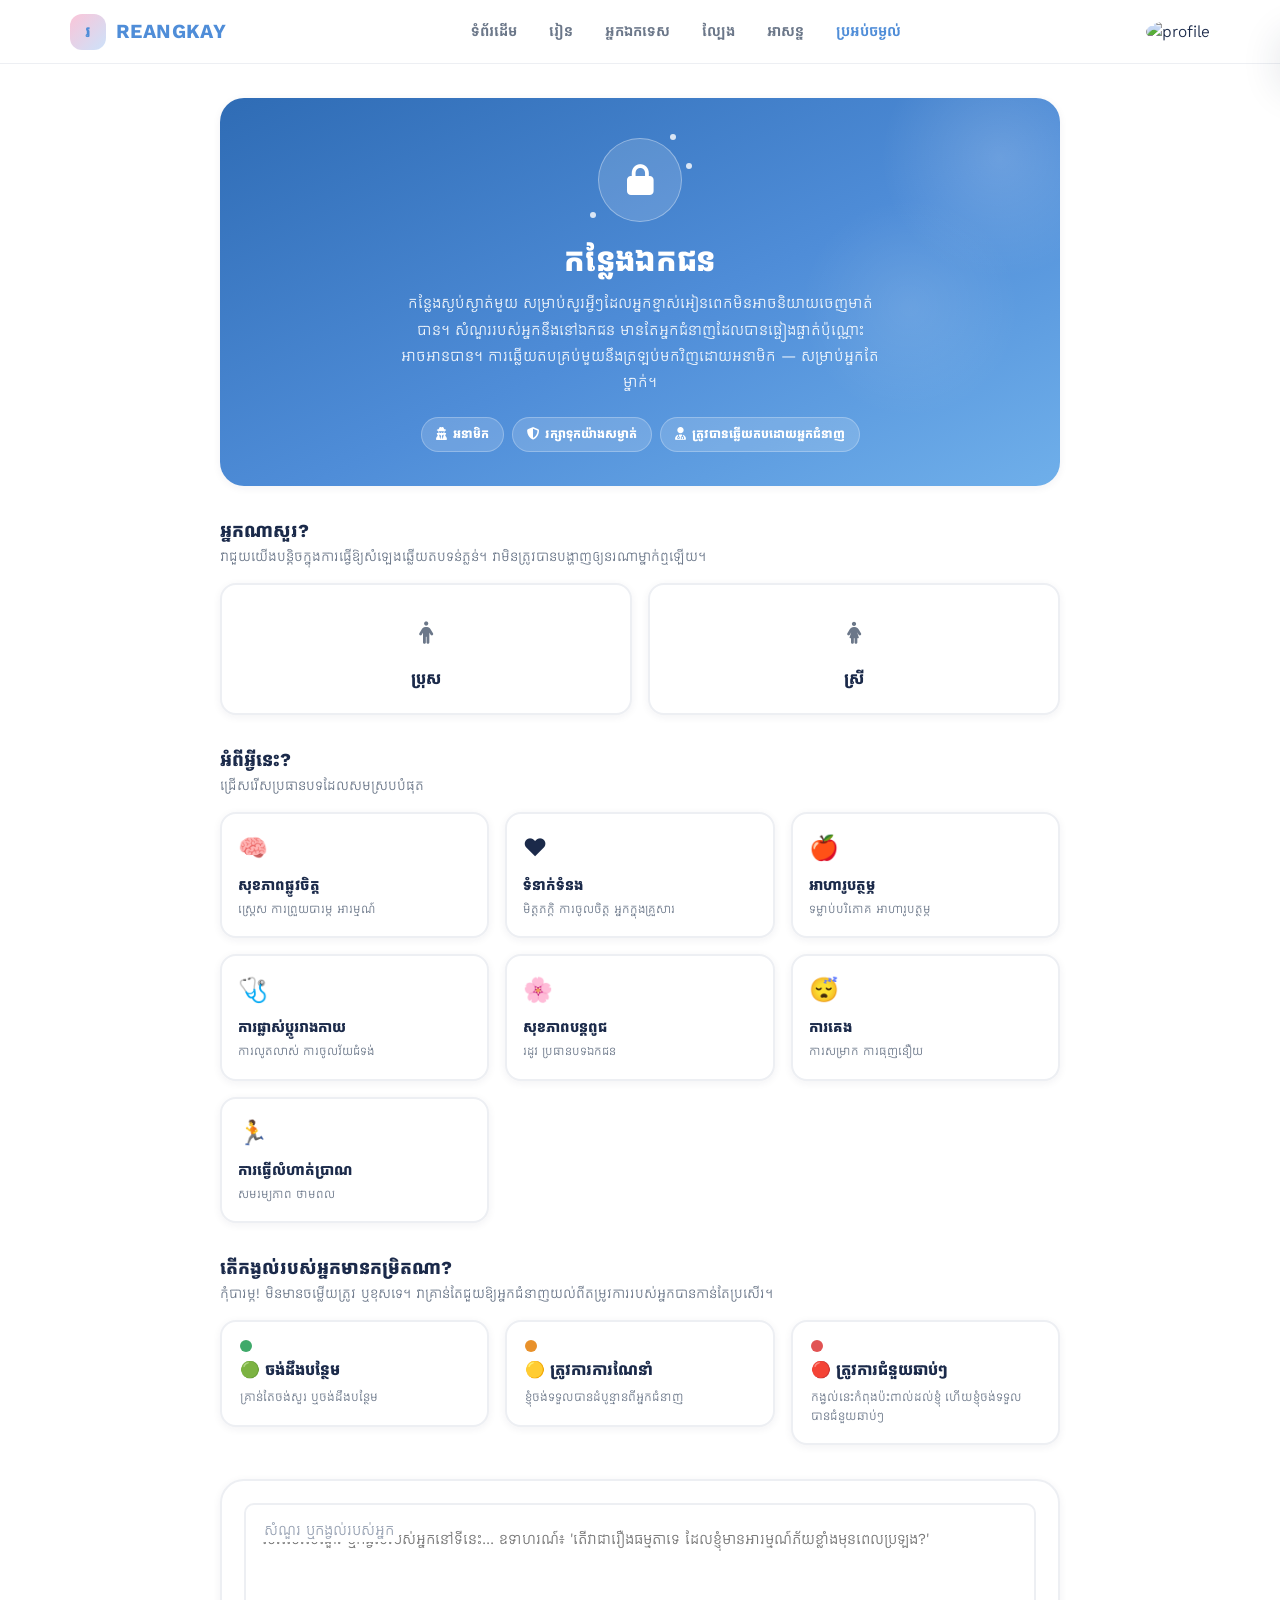
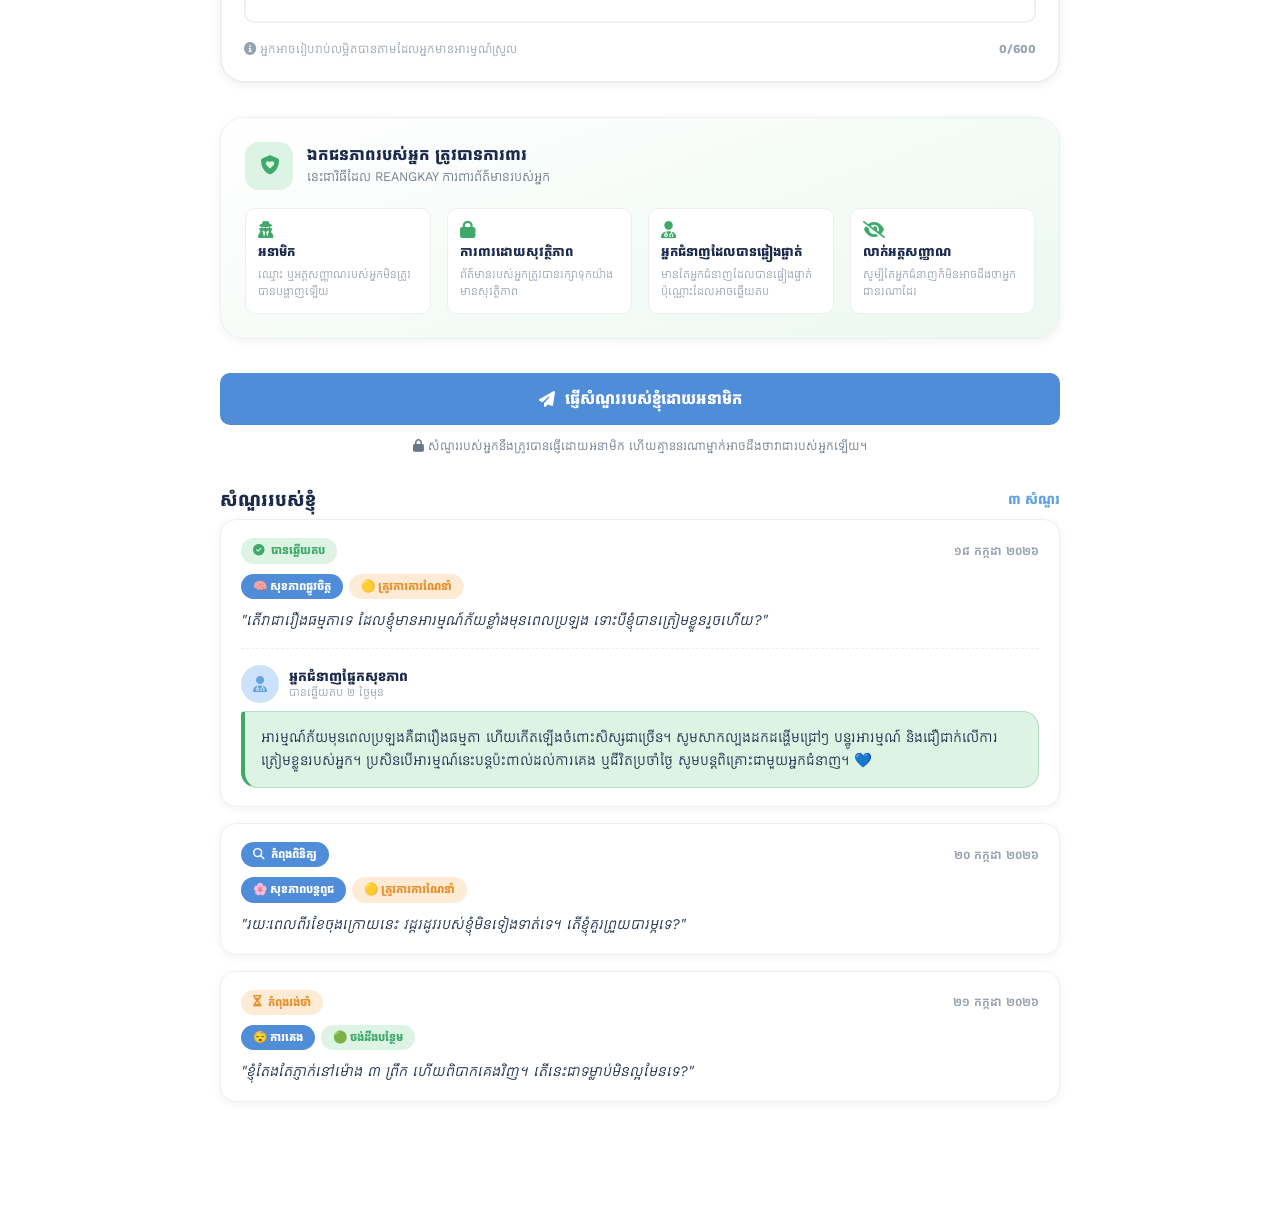
==== REANGKAY (3)/anon.html @ 22fca03b "s ssx" ====
<!DOCTYPE html>
<html lang="en">
<head>
<meta charset="UTF-8">
<meta name="viewport" content="width=device-width, initial-scale=1.0">
<title>REANGKAY | អត្ថបទ</title>
<head>
<link rel="preconnect" href="https://fonts.googleapis.com">
<link href="https://fonts.googleapis.com/css2?family=Kantumruy+Pro:wght@400;500;600;700;800&family=Inter:wght@400;500;600;700;800&display=swap" rel="stylesheet">
<link rel="stylesheet" href="https://cdnjs.cloudflare.com/ajax/libs/font-awesome/6.5.1/css/all.min.css">
<link rel="stylesheet" href="https://cdnjs.cloudflare.com/ajax/libs/bootstrap/5.3.2/css/bootstrap.min.css">
<link rel="stylesheet" href="css/style.css">
<link rel="stylesheet" href="css/responsive.css">
<link rel="stylesheet" href="css/animation.css">
<link rel="stylesheet" href="css/anon.css">
</head>
<body class="private-space-page">

<!-- ==========================================================================
     TOP NAV (reuses existing topnav pattern)
     ========================================================================== -->
<header class="topnav">
  <div class="container-app d-flex align-items-center justify-content-between w-100">
    <a href="index.html" class="brand"><span class="logo-dot">រ</span> REANGKAY</a>
    <nav class="d-none d-lg-flex gap-1">
      <a href="index.html" class="nav-link">ទំព័រដើម</a>
      <a href="information.html" class="nav-link">រៀន</a>
      <a href="specialists.html" class="nav-link">អ្នកឯកទេស</a>
      <a href="games.html" class="nav-link">ល្បែង</a>
      <a href="emergency.html" class="nav-link">អាសន្ន</a>
      <!-- <a href="feedback.html" class="nav-link">មតិ</a> -->
      <a href="anon.html" class="nav-link">ប្រអប់ចម្ងល់</a>
    </nav>
    <a href="profile.html"><img src="https://i.pravatar.cc/60?img=47" class="rounded-circle" width="40" height="40" alt="profile"></a>
  </div>
</header>

<main class="container-app ps-wrap">

  <!-- ==========================================================================
       1. HERO SECTION
       ========================================================================== -->
  <section class="ps-hero card-r card-r-lg fade-up">
    <div class="ps-hero-glow"></div>
    <div class="ps-hero-inner">
      <div class="ps-lock-illustration">
        <div class="lock-ring">
          <i class="fa-solid fa-lock"></i>
        </div>
        <span class="lock-spark s1"></span>
        <span class="lock-spark s2"></span>
        <span class="lock-spark s3"></span>
      </div>
      <h1 class="ps-hero-title">កន្លែងឯកជន</h1>
      <p class="ps-hero-sub">
        កន្លែងស្ងប់ស្ងាត់មួយ សម្រាប់សួរអ្វីៗដែលអ្នកខ្មាស់អៀនពេកមិនអាចនិយាយចេញមាត់បាន។
សំណួររបស់អ្នកនឹងនៅឯកជន មានតែអ្នកជំនាញដែលបានផ្ទៀងផ្ទាត់ប៉ុណ្ណោះអាចអានបាន។
ការឆ្លើយតបគ្រប់មួយនឹងត្រឡប់មកវិញដោយអនាមិក — សម្រាប់អ្នកតែម្នាក់។
      </p>
      <div class="ps-trust-row">
        <span class="ps-trust-pill"><i class="fa-solid fa-user-secret"></i> អនាមិក</span>
        <span class="ps-trust-pill"><i class="fa-solid fa-shield-halved"></i>រក្សាទុកយ៉ាងសម្ងាត់</span>
        <span class="ps-trust-pill"><i class="fa-solid fa-user-doctor"></i> ត្រូវបានឆ្លើយតបដោយអ្នកជំនាញ</span>
      </div>
    </div>
  </section>

  <!-- ==========================================================================
       FORM START
       ========================================================================== -->
  <form id="concernForm" novalidate>

    <!-- ========================================================
         2. GENDER SELECTION
         ======================================================== -->
    <section class="ps-section fade-up" style="--d:.05s">
      <h2 class="section-title mb-1">អ្នកណាសួរ?</h2>
      <p class="text-muted-r ps-section-sub">វាជួយយើងបន្តិចក្នុងការធ្វើឱ្យសំឡេងឆ្លើយតបទន់ភ្លន់។ វាមិនត្រូវបានបង្ហាញឲ្យនរណាម្នាក់ឮឡើយ។</p>

      <div class="row g-3">
        <div class="col-6">
          <input type="radio" name="gender" id="genderBoy" value="boy" class="gender-input">
          <label for="genderBoy" class="gender-card card-r g-boy">
            <span class="gender-icon"><i class="fa-solid fa-person"></i></span>
            <span class="gender-title">ប្រុស</span>
            <span class="gender-check"><i class="fa-solid fa-circle-check"></i></span>
          </label>
        </div>
        <div class="col-6">
          <input type="radio" name="gender" id="genderGirl" value="girl" class="gender-input">
          <label for="genderGirl" class="gender-card card-r g-girl">
            <span class="gender-icon"><i class="fa-solid fa-person-dress"></i></span>
            <span class="gender-title">ស្រី</span>
            <span class="gender-check"><i class="fa-solid fa-circle-check"></i></span>
          </label>
        </div>
      </div>
    </section>

    <!-- ========================================================
         3. CONCERN CATEGORY
         ======================================================== -->
    <section class="ps-section fade-up" style="--d:.1s">
      <h2 class="section-title mb-1">អំពីអ្វីនេះ?</h2>
      <p class="text-muted-r ps-section-sub">ជ្រើសរើសប្រធានបទដែលសមស្របបំផុត</p>

      <div class="row g-3" id="categoryGrid">
        <div class="col-6 col-md-4">
          <input type="radio" name="category" id="catMental" value="Mental Health" class="cat-input">
          <label for="catMental" class="cat-card card-r">
            <span class="cat-emoji">🧠</span>
            <span class="cat-title">សុខភាពផ្លូវចិត្ត </span>
            <span class="cat-desc">ស្ត្រេស ការព្រួយបារម្ភ អារម្មណ៍</span>
          </label>
        </div>
        <div class="col-6 col-md-4">
          <input type="radio" name="category" id="catRelationships" value="Relationships" class="cat-input">
          <label for="catRelationships" class="cat-card card-r">
            <span class="cat-emoji">❤️</span>
            <span class="cat-title">ទំនាក់ទំនង</span>
            <span class="cat-desc">មិត្តភក្តិ ការចូលចិត្ត អ្នកក្នុងគ្រួសារ</span>
          </label>
        </div>
        <div class="col-6 col-md-4">
          <input type="radio" name="category" id="catNutrition" value="Nutrition" class="cat-input">
          <label for="catNutrition" class="cat-card card-r">
            <span class="cat-emoji">🍎</span>
            <span class="cat-title">អាហារូបត្ថម្ភ</span>
            <span class="cat-desc">ទម្លាប់បរិភោគ អាហារូបត្ថម្ភ</span>
          </label>
        </div>
        <div class="col-6 col-md-4">
          <input type="radio" name="category" id="catBody" value="Body Changes" class="cat-input">
          <label for="catBody" class="cat-card card-r">
            <span class="cat-emoji">🩺</span>
            <span class="cat-title">ការផ្លាស់ប្តូររាងកាយ</span>
            <span class="cat-desc">ការលូតលាស់ ការចូលវ័យជំទង់</span>
          </label>
        </div>
        <div class="col-6 col-md-4">
          <input type="radio" name="category" id="catReproductive" value="Reproductive Health" class="cat-input">
          <label for="catReproductive" class="cat-card card-r">
            <span class="cat-emoji">🌸</span>
            <span class="cat-title">សុខភាពបន្តពូជ</span>
            <span class="cat-desc">រដូវ ប្រធានបទឯកជន</span>
          </label>
        </div>
        <div class="col-6 col-md-4">
          <input type="radio" name="category" id="catSleep" value="Sleep" class="cat-input">
          <label for="catSleep" class="cat-card card-r">
            <span class="cat-emoji">😴</span>
            <span class="cat-title">ការគេង</span>
            <span class="cat-desc">ការសម្រាក ការធុញនឿយ</span>
          </label>
        </div>
        <div class="col-6 col-md-4">
          <input type="radio" name="category" id="catExercise" value="Exercise" class="cat-input">
          <label for="catExercise" class="cat-card card-r">
            <span class="cat-emoji">🏃</span>
            <span class="cat-title">ការធ្វើលំហាត់ប្រាណ</span>
            <span class="cat-desc">សមរម្យភាព ថាមពល</span>
          </label>
        </div>
      </div>
    </section>

<!-- ========================================================
     4. URGENCY
     ======================================================== -->
<section class="ps-section fade-up" style="--d:.15s">

  <h2 class="section-title mb-1">
    តើកង្វល់របស់អ្នកមានកម្រិតណា?
  </h2>

  <p class="text-muted-r ps-section-sub">
    កុំបារម្ភ! មិនមានចម្លើយត្រូវ ឬខុសទេ។ វាគ្រាន់តែជួយឱ្យអ្នកជំនាញយល់ពីតម្រូវការរបស់អ្នកបានកាន់តែប្រសើរ។
  </p>

  <div class="row g-3">

    <!-- Low -->
    <div class="col-12 col-md-4">

      <input
        type="radio"
        name="urgency"
        id="urgLow"
        value="ចង់ដឹងបន្ថែម"
        class="urg-input">

      <label for="urgLow" class="urg-card card-r urg-green">

        <span class="urg-dot"></span>

        <span class="urg-title">
          🟢 ចង់ដឹងបន្ថែម
        </span>

        <span class="urg-sub">
          គ្រាន់តែចង់សួរ ឬចង់ដឹងបន្ថែម
        </span>

      </label>

    </div>

    <!-- Medium -->
    <div class="col-12 col-md-4">

      <input
        type="radio"
        name="urgency"
        id="urgMed"
        value="ត្រូវការការណែនាំ"
        class="urg-input">

      <label for="urgMed" class="urg-card card-r urg-orange">

        <span class="urg-dot"></span>

        <span class="urg-title">
          🟡 ត្រូវការការណែនាំ
        </span>

        <span class="urg-sub">
          ខ្ញុំចង់ទទួលបានដំបូន្មានពីអ្នកជំនាញ
        </span>

      </label>

    </div>

    <!-- High -->
    <div class="col-12 col-md-4">

      <input
        type="radio"
        name="urgency"
        id="urgHigh"
        value="ត្រូវការជំនួយឆាប់ៗ"
        class="urg-input">

      <label for="urgHigh" class="urg-card card-r urg-red">

        <span class="urg-dot"></span>

        <span class="urg-title">
          🔴 ត្រូវការជំនួយឆាប់ៗ
        </span>

        <span class="urg-sub">
          កង្វល់នេះកំពុងប៉ះពាល់ដល់ខ្ញុំ ហើយខ្ញុំចង់ទទួលបានជំនួយឆាប់ៗ
        </span>

      </label>

    </div>

  </div>

</section>

<!-- ========================================================
     5. QUESTION BOX
     ======================================================== -->
<section class="ps-section fade-up" style="--d:.2s">
  <div class="card-r card-r-lg ps-question-card">
    <div class="floating-field">
      <textarea
        id="concernText"
        class="form-control-r ps-textarea"
        placeholder="សរសេរសំណួរ ឬកង្វល់របស់អ្នកនៅទីនេះ... ឧទាហរណ៍៖ 'តើវាជារឿងធម្មតាទេ ដែលខ្ញុំមានអារម្មណ៍ភ័យខ្លាំងមុនពេលប្រឡង?'"
        maxlength="600"
        rows="1"></textarea>
      <label for="concernText" class="floating-label">សំណួរ ឬកង្វល់របស់អ្នក</label>
    </div>

    <div class="ps-char-row">
      <span class="ps-hint">
        <i class="fa-solid fa-circle-info"></i>
        អ្នកអាចរៀបរាប់លម្អិតបានតាមដែលអ្នកមានអារម្មណ៍ស្រួល
      </span>

      <span class="ps-char-count">
        <span id="charCount">0</span>/600
      </span>
    </div>
  </div>
</section>

<!-- ========================================================
     6. PRIVACY INFORMATION
     ======================================================== -->
<section class="ps-section fade-up" style="--d:.25s">
  <div class="card-r card-r-lg ps-privacy-card">

    <div class="ps-privacy-head">
      <span class="ps-privacy-icon">
        <i class="fa-solid fa-shield-heart"></i>
      </span>

      <div>
        <h3 class="ps-privacy-title">
          ឯកជនភាពរបស់អ្នក ត្រូវបានការពារ
        </h3>

        <p class="ps-privacy-sub">
          នេះជាវិធីដែល REANGKAY ការពារព័ត៌មានរបស់អ្នក
        </p>
      </div>
    </div>

    <div class="row g-3 ps-privacy-grid">

      <div class="col-6 col-md-3">
        <div class="ps-privacy-item">
          <i class="fa-solid fa-user-secret"></i>

          <span>អនាមិក</span>

          <small>
            ឈ្មោះ ឬអត្តសញ្ញាណរបស់អ្នកមិនត្រូវបានបង្ហាញឡើយ
          </small>
        </div>
      </div>

      <div class="col-6 col-md-3">
        <div class="ps-privacy-item">
          <i class="fa-solid fa-lock"></i>

          <span>ការពារដោយសុវត្ថិភាព</span>

          <small>
            ព័ត៌មានរបស់អ្នកត្រូវបានរក្សាទុកយ៉ាងមានសុវត្ថិភាព
          </small>
        </div>
      </div>

      <div class="col-6 col-md-3">
        <div class="ps-privacy-item">
          <i class="fa-solid fa-user-doctor"></i>

          <span>អ្នកជំនាញដែលបានផ្ទៀងផ្ទាត់</span>

          <small>
            មានតែអ្នកជំនាញដែលបានផ្ទៀងផ្ទាត់ប៉ុណ្ណោះដែលអាចឆ្លើយតប
          </small>
        </div>
      </div>

      <div class="col-6 col-md-3">
        <div class="ps-privacy-item">
          <i class="fa-solid fa-eye-slash"></i>

          <span>លាក់អត្តសញ្ញាណ</span>

          <small>
            សូម្បីតែអ្នកជំនាញក៏មិនអាចដឹងថាអ្នកជានរណាដែរ
          </small>
        </div>
      </div>

    </div>

  </div>
</section>

   <!-- ========================================================
     7. SUBMIT BUTTON
     ======================================================== -->
<section class="ps-section fade-up" style="--d:.3s">

  <button type="submit" id="submitBtn"
    class="btn-r btn-primary-r btn-lg-touch w-100 ripple ps-submit-btn">

    <span class="btn-state btn-state-idle">
      <i class="fa-solid fa-paper-plane"></i>
      ផ្ញើសំណួររបស់ខ្ញុំដោយអនាមិក
    </span>

    <span class="btn-state btn-state-loading d-none">
      <span class="ps-spinner"></span>
      កំពុងផ្ញើដោយសុវត្ថិភាព...
    </span>

    <span class="btn-state btn-state-success d-none">
      <i class="fa-solid fa-circle-check"></i>
      បានផ្ញើដោយជោគជ័យ!
    </span>

  </button>

  <p class="ps-submit-note text-muted-r">
    <i class="fa-solid fa-lock"></i>
    សំណួររបស់អ្នកនឹងត្រូវបានផ្ញើដោយអនាមិក ហើយគ្មាននរណាម្នាក់អាចដឹងថាវាជារបស់អ្នកឡើយ។
  </p>

</section>

</form>

<!-- ==========================================================================
     8. MY ANONYMOUS QUESTIONS
     ========================================================================== -->
<section class="ps-section fade-up" style="--d:.35s">

  <div class="d-flex align-items-center justify-content-between mb-2">

    <h2 class="section-title mb-0">
      សំណួររបស់ខ្ញុំ
    </h2>

    <span class="see-all" id="questionCountLabel">
      ៣ សំណួរ
    </span>

  </div>

  <div id="questionsTimeline" class="ps-timeline">

    <!-- ================= Replied ================= -->

    <div class="card-r ps-q-card" data-status="replied">

      <div class="ps-q-top">

        <span class="badge-r badge-green">
          <i class="fa-solid fa-circle-check"></i>
          បានឆ្លើយតប
        </span>

        <span class="ps-q-date">
          ១៨ កក្កដា ២០២៦
        </span>

      </div>

      <div class="ps-q-tags">

        <span class="badge-r badge-primary">
          🧠 សុខភាពផ្លូវចិត្ត
        </span>

        <span class="badge-r badge-orange">
          🟡 ត្រូវការការណែនាំ
        </span>

      </div>

      <p class="ps-q-preview">
        "តើវាជារឿងធម្មតាទេ ដែលខ្ញុំមានអារម្មណ៍ភ័យខ្លាំងមុនពេលប្រឡង ទោះបីខ្ញុំបានត្រៀមខ្លួនរួចហើយ?"
      </p>

      <!-- ========================================================
           9. EXPERT REPLY
           ======================================================== -->

      <div class="ps-reply-wrap">

        <div class="ps-reply-header">

          <div class="ps-doc-avatar">
            <i class="fa-solid fa-user-doctor"></i>
          </div>

          <div class="ps-reply-meta">

            <span class="ps-doc-name">
              អ្នកជំនាញផ្នែកសុខភាព
              <i class="fa-solid fa-badge-check ps-verified"></i>
            </span>

            <span class="ps-reply-time">
              បានឆ្លើយតប ២ ថ្ងៃមុន
            </span>

          </div>

        </div>

        <div class="ps-reply-bubble">

          អារម្មណ៍ភ័យមុនពេលប្រឡងគឺជារឿងធម្មតា ហើយកើតឡើងចំពោះសិស្សជាច្រើន។
          សូមសាកល្បងដកដង្ហើមជ្រៅៗ បន្ធូរអារម្មណ៍ និងជឿជាក់លើការត្រៀមខ្លួនរបស់អ្នក។
          ប្រសិនបើអារម្មណ៍នេះបន្តប៉ះពាល់ដល់ការគេង ឬជីវិតប្រចាំថ្ងៃ សូមបន្តពិគ្រោះជាមួយអ្នកជំនាញ។ 💙

        </div>

      </div>

    </div>

    <!-- ================= Reviewing ================= -->

    <div class="card-r ps-q-card" data-status="reviewing">

      <div class="ps-q-top">

        <span class="badge-r badge-primary">
          <i class="fa-solid fa-magnifying-glass"></i>
          កំពុងពិនិត្យ
        </span>

        <span class="ps-q-date">
          ២០ កក្កដា ២០២៦
        </span>

      </div>

      <div class="ps-q-tags">

        <span class="badge-r badge-primary">
          🌸 សុខភាពបន្តពូជ
        </span>

        <span class="badge-r badge-orange">
          🟡 ត្រូវការការណែនាំ
        </span>

      </div>

      <p class="ps-q-preview">
        "រយៈពេលពីរខែចុងក្រោយនេះ វដ្តរដូវរបស់ខ្ញុំមិនទៀងទាត់ទេ។ តើខ្ញុំគួរព្រួយបារម្ភទេ?"
      </p>

    </div>

    <!-- ================= Waiting ================= -->

    <div class="card-r ps-q-card" data-status="waiting">

      <div class="ps-q-top">

        <span class="badge-r badge-orange">
          <i class="fa-solid fa-hourglass-half"></i>
          កំពុងរង់ចាំ
        </span>

        <span class="ps-q-date">
          ២១ កក្កដា ២០២៦
        </span>

      </div>

      <div class="ps-q-tags">

        <span class="badge-r badge-primary">
          😴 ការគេង
        </span>

        <span class="badge-r badge-green">
          🟢 ចង់ដឹងបន្ថែម
        </span>

      </div>

      <p class="ps-q-preview">
        "ខ្ញុំតែងតែភ្ញាក់នៅម៉ោង ៣ ព្រឹក ហើយពិបាកគេងវិញ។ តើនេះជាទម្លាប់មិនល្អមែនទេ?"
      </p>

    </div>

  </div>

  <!-- ========================================================
       10. EMPTY STATE
       ======================================================== -->

  <div id="emptyState" class="ps-empty-state d-none">

    <div class="ps-empty-illustration">
      <i class="fa-regular fa-comment-dots"></i>
    </div>

    <h3>
      អ្នកមិនទាន់បានផ្ញើសំណួរណាមួយនៅឡើយទេ
    </h3>

    <p class="text-muted-r">
      ប្រសិនបើអ្នកមានកង្វល់ ឬសំណួរណាមួយ អ្នកអាចសួរបានគ្រប់ពេល។
      REANGKAY នឹងរក្សាអត្តសញ្ញាណរបស់អ្នកជាអនាមិកជានិច្ច។
    </p>

  </div>

</section>



</main>

<!-- ==========================================================================
     BOTTOM NAV (mobile, reuses existing pattern)
     ========================================================================== -->
<nav class="bottomnav">
  <div class="bn-items">
    <a href="home.html" class="bn-item"><i class="fa-solid fa-house"></i>Home</a>
    <a href="articles.html" class="bn-item"><i class="fa-solid fa-book-open"></i>Learn</a>
    <a href="consultation.html" class="bn-item active"><i class="fa-solid fa-lock"></i>Private</a>
    <a href="specialists.html" class="bn-item"><i class="fa-solid fa-user-doctor"></i>Experts</a>
    <a href="profile.html" class="bn-item"><i class="fa-solid fa-user"></i>Profile</a>
  </div>
</nav>

<!-- Toast -->
<div id="toast" class="toast-r"><i class="fa-solid fa-circle-check"></i><span id="toastMsg">Sent!</span></div>
<script src="https://cdnjs.cloudflare.com/ajax/libs/bootstrap/5.3.2/js/bootstrap.bundle.min.js"></script>
<script src="js/main.js"></script>
<script src="js/navigation.js"></script>
<script src="js/chat.js"></script>
<script src="js/anon.js"></script>
</body>
</html>
---- REANGKAY (3)/css/style.css ----
/* ==========================================================================
   REANGKAY (រាងកាយ) — Core Stylesheet
   Modern healthcare UI for youth, Khmer/English bilingual
   ========================================================================== */

.fa-solid, .fa-regular, .fa-brands,
[class^="fa-"], [class*=" fa-"] {
  font-family: "Font Awesome 6 Free", "Font Awesome 6 Brands" !important;
}
  :root{
  --primary:#4F8DD8;
  --primary-light:#6FAFEA;
  --primary-dark:#2F6CB5;
  --female:#FBC5D8;
  --female-dark:#E8749A;
  --male:#CCE2FA;
  --male-dark:#5FA3E0;
  --bg:#ffffff;
  --card:#FFFFFF;
 
  --green:#DDF3E4;
  --green-dark:#3FA96A;
  --orange:#FDEBD6;
  --orange-dark:#E8912B;
  --red:#FBDCDC;
  --red-dark:#E15353;
 
  --text:#1B2A4A;
  --text-muted:#6B7789;
  --text-soft:#98A2B3;
  --border:#EDEFF3;
 
  --radius:16px;
  --radius-sm:10px;
  --radius-lg:24px;
  --shadow-sm:0 2px 8px rgba(27,42,74,.06);
  --shadow-md:0 8px 24px rgba(27,42,74,.10);
  --shadow-lg:0 16px 40px rgba(27,42,74,.14);
 
  --nav-h:64px;
  --bottomnav-h:72px;
}
  *{box-sizing:border-box;}
  body{
    margin:0;
    background:var(--bg);
    color:var(--text);
    font-family:'Kantumruy Pro','Inter',sans-serif;
    -webkit-font-smoothing:antialiased;
    padding-bottom:96px;
  }
  a{ text-decoration:none; color:inherit; }
  .container-app{ max-width:1080px; margin:0 auto; padding:0 20px; }
 
  .topnav{
    position:sticky; top:0; z-index:40;
    background:rgba(245,246,241,.85);
    backdrop-filter:blur(10px);
    border-bottom:1px solid var(--border);
    padding:14px 0;
  }
  .topnav .container-app{ display:flex; align-items:center; justify-content:space-between; }
  .brand{ display:flex; align-items:center; gap:8px; font-weight:700; font-size:1.05rem; letter-spacing:.02em; color:var(--primary-dark); }
  .logo-dot{
    width:34px; height:34px; border-radius:10px; background:var(--primary-dark);
    color:#fff; display:flex; align-items:center; justify-content:center;
    font-weight:700; font-size:1.1rem;
  }
  .nav-links{ display:flex; gap:6px; }
  .nav-link{ padding:9px 16px; border-radius:100px; font-size:.92rem; font-weight:600; color:var(--text-muted); transition:.2s; }
  .nav-link:hover, .nav-link.active{ background:var(--male); color:var(--primary-dark); }
  .nav-right{ display:flex; align-items:center; gap:10px; }
  .icon-btn{
    width:40px; height:40px; border-radius:50%; border:1px solid var(--border); background:var(--card);
    display:flex; align-items:center; justify-content:center; color:var(--text-muted); position:relative; cursor:pointer;
  }
  .icon-btn .dot{ position:absolute; top:9px; right:9px; width:7px; height:7px; border-radius:50%; background:var(--red-dark); }
  .avatar{ width:40px; height:40px; border-radius:50%; object-fit:cover; border:2px solid var(--card); box-shadow:0 0 0 2px var(--male); }
 
  @media (max-width:991px){ .nav-links{ display:none; } }
 
  .hero{
    position:relative; overflow:hidden;
    background:linear-gradient(160deg,var(--primary-dark),var(--primary) 78%);
    border-radius:24px; color:#fff; padding:30px 26px; margin:22px 0 26px;
  }
  .hero-motif{ position:absolute; inset:0; opacity:.16; }
.hero-top {
    display: flex;
    justify-content: space-between; /* Pushes text left, ring right */
    align-items: center;            /* Vertically centers them */
    gap: 16px;
    position: relative;
    z-index: 1;
  }  .hero-greet{ font-size:.86rem; opacity:.85; margin:0 0 6px; }
  .hero-name{ font-size:1.6rem; margin:0 0 12px; font-weight:700; }
  .streak-row{ display:flex; align-items:center; gap:6px; }
  .streak-dots{ display:flex; gap:4px; }
  .streak-dots span{ width:7px; height:7px; border-radius:50%; background:rgba(255,255,255,.35); }
  .streak-dots span.on{ background:var(--orange-dark); }
  .streak-label{ font-size:.8rem; opacity:.9; margin-left:4px; }
/* ---------- XP progress ring (the requested circle) ---------- */
  .xp-ring{ position:relative; width:74px; height:74px; flex-shrink:0; }
  .xp-ring svg{ transform:rotate(-90deg); width:74px; height:74px; }
  .xp-ring .track{ fill:none; stroke:rgba(255,255,255,.22); stroke-width:6; }
  .xp-ring .prog{ fill:none; stroke:var(--orange-dark); stroke-width:6; stroke-linecap:round; }
  .xp-ring .val{
    position:absolute; inset:0; display:flex; flex-direction:column; align-items:center; justify-content:center;
    font-family:'Inter',sans-serif; font-size:.95rem; font-weight:700; line-height:1;
  }
  .xp-ring .val small{ font-weight:600; opacity:.8; font-size:.55rem; margin-top:2px; letter-spacing:.04em; }
/* ==========================================================================
   TOP NAVIGATION (Desktop)
   ========================================================================== */
@media (max-width:768px){

.explore-content{
    flex-direction:column;
    text-align:center;
}

.explore-image img{
    width:200px;
}

}
.explore-content{
    display:flex;
    align-items:center;
    justify-content:space-between;
    gap:40px;
}

.explore-text{
    flex:1;
}

.explore-image{
    flex: 1;
    display: flex;
    justify-content: flex-start; /* Move image to the left */
    align-items: center;
}

.explore-image img{
    width: 150px;
    height: auto;
    margin-left: -10px;
}
.topnav{
  height:var(--nav-h);
  background:var(--card);
  border-bottom:1px solid var(--border);
  position:sticky; top:0; z-index:1000;
  display:flex; align-items:center;
}
.topnav .brand{
  display:flex; align-items:center; gap:10px;
  font-weight:800; font-size:1.25rem; color:var(--primary);
}
.topnav .brand .logo-dot{
  width:36px;height:36px;border-radius:12px;
  background:linear-gradient(135deg,var(--female) 0%, var(--male) 100%);
  display:flex;align-items:center;justify-content:center;
  color:var(--primary); font-size:1rem;
}
.topnav .nav-link{
  font-weight:600; color:var(--text-muted); padding:8px 14px !important;
  border-radius:var(--radius-sm); transition:.2s;
}
.topnav .nav-link.active,
.topnav .nav-link:hover{ color:var(--primary); background:var(--bg); }

/* ==========================================================================
   BOTTOM NAVIGATION (Mobile)
   ========================================================================== */
.bottomnav{
  display:none;
  position:fixed; bottom:0; left:0; right:0;
  height:var(--bottomnav-h);
  background:var(--card);
  border-top:1px solid var(--border);
  box-shadow:0 -4px 20px rgba(27,42,74,.08);
  z-index:1000;
  padding-bottom:env(safe-area-inset-bottom);
}
.bottomnav .bn-items{
  display:flex; height:100%; align-items:stretch;
}
.bottomnav .bn-item{
  flex:1; display:flex; flex-direction:column; align-items:center; justify-content:center;
  gap:4px; color:var(--text-soft); font-size:.68rem; font-weight:600;
  position:relative; transition:.2s;
}
.bottomnav .bn-item i{ font-size:1.15rem; }
.bottomnav .bn-item.active{ color:var(--primary); }
.bottomnav .bn-item.active::before{
  content:''; position:absolute; top:2px; width:28px; height:3px;
  border-radius:3px; background:var(--primary);
}
.bottomnav .bn-item .fab-wrap{
  width:52px; height:52px; border-radius:50%;
  background:var(--primary); color:#fff;
  display:flex; align-items:center; justify-content:center;
  margin-top:-26px; box-shadow:var(--shadow-md); font-size:1.3rem;
}

/* ==========================================================================
   CARDS
   ========================================================================== */
.card-r{
  background:var(--card);
  border-radius:var(--radius);
  border:1px solid var(--border);
  box-shadow:var(--shadow-sm);
  transition:.25s ease;
}
.card-r.hoverable:hover{
  transform:translateY(-4px);
  box-shadow:var(--shadow-md);
}
.card-r-lg{ border-radius:var(--radius-lg); }

.badge-r{
  display:inline-flex; align-items:center; gap:6px;
  padding:4px 12px; border-radius:20px; font-size:.72rem; font-weight:700;
}
.badge-green{ background:var(--green); color:var(--green-dark); }
.badge-orange{ background:var(--orange); color:var(--orange-dark); }
.badge-red{ background:var(--red); color:var(--red-dark); }
.badge-male{ background:var(--male); color:var(--male-dark); }
.badge-female{ background:var(--female); color:var(--female-dark); }
.badge-primary{ background:var(--primary); color:#fff; }

/* ==========================================================================
   BUTTONS
   ========================================================================== */
.btn-r{
  border-radius:var(--radius-sm);
  padding:12px 22px;
  font-weight:700;
  border:none;
  transition:.2s;
  position:relative;
  overflow:hidden;
}
.btn-primary-r{ background:var(--primary); color:#fff; }
.btn-primary-r:hover{ background:var(--primary-light); color:#fff; }
.btn-outline-r{ background:transparent; border:2px solid var(--primary); color:var(--primary); }
.btn-outline-r:hover{ background:var(--primary); color:#fff; }
.btn-female-r{ background:var(--female); color:var(--female-dark); }
.btn-male-r{ background:var(--male); color:var(--male-dark); }
.btn-lg-touch{ min-height:52px; font-size:1rem; }
.btn-icon-circle{
  width:44px; height:44px; border-radius:50%;
  display:flex; align-items:center; justify-content:center;
  background:var(--bg); border:none; color:var(--primary);
}

/* Ripple */
.ripple{ position:relative; overflow:hidden; }
.ripple-effect{
  position:absolute; border-radius:50%;
  background:rgba(255,255,255,.5);
  transform:scale(0); animation:ripple-anim .6s linear;
  pointer-events:none;
}
@keyframes ripple-anim{ to{ transform:scale(3); opacity:0; } }

/* ==========================================================================
   FORMS
   ========================================================================== */
.form-control-r, .form-select-r{
  border-radius:var(--radius-sm);
  border:2px solid var(--border);
  padding:12px 16px;
  font-size:.95rem;
  background:var(--card);
  transition:.2s;
}
.form-control-r:focus, .form-select-r:focus{
  border-color:var(--male-dark);
  box-shadow:0 0 0 4px rgba(204,226,250,.5);
  outline:none;
}
.input-icon-wrap{ position:relative; }
.input-icon-wrap i{
  position:absolute; left:16px; top:50%; transform:translateY(-50%);
  color:var(--text-soft);
}
.input-icon-wrap .form-control-r{ padding-left:44px; }
.input-icon-wrap .toggle-pass{
  position:absolute; right:16px; top:50%; transform:translateY(-50%);
  color:var(--text-soft); background:none; border:none; cursor:pointer;
}

/* ==========================================================================
   AUTH PAGES
   ========================================================================== */
.auth-shell{
  min-height:100vh;
  display:flex; align-items:center; justify-content:center;
  background:radial-gradient(circle at 15% 10%, var(--female) 0%, transparent 45%),
             radial-gradient(circle at 90% 85%, var(--male) 0%, transparent 45%),
             var(--bg);
  padding:24px;
}
.auth-card{ max-width:440px; width:100%; padding:40px 36px; }
.auth-logo{
  width:64px;height:64px;border-radius:20px;
  background:linear-gradient(135deg,var(--female), var(--male));
  display:flex;align-items:center;justify-content:center;
  font-size:1.6rem; color:var(--primary); margin:0 auto 16px;
}
.social-btn{
  display:flex; align-items:center; justify-content:center; gap:10px;
  border:2px solid var(--border); border-radius:var(--radius-sm);
  padding:11px; font-weight:600; background:#fff; color:var(--text);
  transition:.2s;
}
.social-btn:hover{ border-color:var(--primary); }
.divider-text{
  display:flex; align-items:center; gap:12px; color:var(--text-soft);
  font-size:.8rem; font-weight:600; margin:20px 0;
}
.divider-text::before, .divider-text::after{
  content:''; flex:1; height:1px; background:var(--border);
}
.avatar-upload{
  width:96px; height:96px; border-radius:50%;
  border:3px dashed var(--male-dark);
  display:flex; align-items:center; justify-content:center;
  margin:0 auto 20px; position:relative; background:var(--male);
  color:var(--male-dark); font-size:1.8rem; cursor:pointer; overflow:hidden;
}
.avatar-upload .cam-badge{
  position:absolute; bottom:2px; right:2px;
  width:30px;height:30px;border-radius:50%;
  background:var(--primary); color:#fff;
  display:flex;align-items:center;justify-content:center; font-size:.8rem;
  border:3px solid #fff;
}
.gender-pick{
  display:flex; gap:12px;
}
.gender-pick label{ flex:1; }
.gender-pick input{ display:none; }
.gender-option{
  border:2px solid var(--border); border-radius:var(--radius-sm);
  padding:14px; text-align:center; cursor:pointer; transition:.2s; font-weight:700;
}
.gender-pick input:checked + .gender-option.g-male{ border-color:var(--male-dark); background:var(--male); }
.gender-pick input:checked + .gender-option.g-female{ border-color:var(--female-dark); background:var(--female); }

/* ==========================================================================
   HERO / GREETING (HOME)
   ========================================================================== */
.hero-greeting{
  background:linear-gradient(135deg, var(--primary) 0%, var(--primary-light) 100%);
  border-radius:var(--radius-lg);
  color:#fff; padding:28px 26px; position:relative; overflow:hidden;
}
.hero-greeting::after{
  content:''; position:absolute; right:-40px; top:-40px;
  width:180px; height:180px; border-radius:50%;
  background:rgba(255,255,255,.06);
}
.hero-greeting::before{
  content:''; position:absolute; right:30px; bottom:-60px;
  width:120px; height:120px; border-radius:50%;
  background:rgba(255,255,255,.06);
}
.streak-pill{
  background:rgba(255,255,255,.15); border-radius:20px;
  padding:6px 14px; font-size:.78rem; font-weight:700;
  display:inline-flex; align-items:center; gap:6px;
}

.tip-card{
  background:linear-gradient(135deg,var(--green) 0%, #fff 100%);
  border-left:4px solid var(--green-dark);
}

.quick-access-icon{
  width:52px; height:52px; border-radius:16px;
  display:flex; align-items:center; justify-content:center;
  font-size:1.3rem; margin-bottom:8px;
}

.category-card{ text-align:center; padding:18px 10px; cursor:pointer; }
.category-card .cat-icon{
  width:56px; height:56px; border-radius:18px;
  display:flex; align-items:center; justify-content:center;
  font-size:1.4rem; margin:0 auto 10px;
}

/* ==========================================================================
   ARTICLE
   ========================================================================== */
.article-banner{
  height:260px; border-radius:var(--radius-lg);
  background-size:cover; background-position:center;
  position:relative; overflow:hidden;
}
.article-banner::after{
  content:''; position:absolute; inset:0;
  background:linear-gradient(to top, rgba(27,42,74,.75), transparent 60%);
}
.article-body{ font-size:1.05rem; line-height:1.9; color:var(--text); }
.article-body p{ margin-bottom:1.3em; }
.reading-progress{
  position:fixed; top:0; left:0; height:3px; background:var(--female-dark);
  z-index:2000; transition:width .1s;
}

/* ==========================================================================
   SPECIALISTS / DIRECTORY
   ========================================================================== */
.doctor-card{ padding:18px; }
.doctor-photo{
  width:72px; height:72px; border-radius:18px; object-fit:cover;
  background:var(--male);
}
.verified-tick{ color:var(--male-dark); }
.avail-dot{
  width:9px; height:9px; border-radius:50%; display:inline-block;
  background:var(--green-dark); margin-right:5px;
}
.filter-chip{
  border:2px solid var(--border); border-radius:20px;
  padding:8px 16px; font-size:.85rem; font-weight:600;
  background:#fff; color:var(--text-muted); white-space:nowrap;
}
.filter-chip.active{ background:var(--primary); border-color:var(--primary); color:#fff; }

/* ==========================================================================
   CHAT / CONSULTATION
   ========================================================================== */
.chat-shell{ height:calc(100vh - var(--nav-h)); display:flex; flex-direction:column; }
.chat-header{
  background:#fff; border-bottom:1px solid var(--border);
  padding:14px 18px; display:flex; align-items:center; gap:12px;
}
.online-dot{
  width:11px;height:11px;border-radius:50%; background:var(--green-dark);
  border:2px solid #fff; position:absolute; bottom:0; right:0;
}
.emergency-banner{
  background:var(--red); color:var(--red-dark); font-weight:700;
  padding:10px 16px; font-size:.85rem; display:flex; align-items:center; gap:8px;
}
.chat-messages{ flex:1; overflow-y:auto; padding:20px; background:var(--bg); }
.msg-row{ display:flex; margin-bottom:14px; }
.msg-row.me{ justify-content:flex-end; }
.bubble{
  max-width:75%; padding:12px 16px; border-radius:18px; font-size:.92rem; line-height:1.5;
  box-shadow:var(--shadow-sm);
}
.bubble.them{ background:#fff; border-bottom-left-radius:4px; }
.bubble.me{ background:var(--primary); color:#fff; border-bottom-right-radius:4px; }
.msg-time{ font-size:.68rem; color:var(--text-soft); margin-top:4px; }
.typing-indicator{ display:inline-flex; gap:4px; padding:14px 16px; background:#fff; border-radius:18px; border-bottom-left-radius:4px; }
.typing-indicator span{
  width:7px; height:7px; border-radius:50%; background:var(--text-soft);
  animation:typing-bounce 1.2s infinite;
}
.typing-indicator span:nth-child(2){ animation-delay:.2s; }
.typing-indicator span:nth-child(3){ animation-delay:.4s; }
@keyframes typing-bounce{
  0%,60%,100%{ transform:translateY(0); opacity:.5; }
  30%{ transform:translateY(-6px); opacity:1; }
}
.chat-input-bar{
  background:#fff; border-top:1px solid var(--border);
  padding:12px 14px; display:flex; align-items:center; gap:8px;
}
.chat-input-bar input{
  flex:1; border:none; background:var(--bg); border-radius:24px;
  padding:12px 18px; font-size:.92rem;
}
.chat-input-bar input:focus{ outline:none; }
.chat-send-btn{
  width:44px; height:44px; border-radius:50%; background:var(--primary);
  color:#fff; border:none; display:flex; align-items:center; justify-content:center;
}
.anon-badge{
  background:var(--primary-dark); color:#fff; font-size:.7rem;
  padding:3px 10px; border-radius:12px; font-weight:600;
}

/* ==========================================================================
   EMERGENCY
   ========================================================================== */
.emergency-num-card{
  padding:18px; text-align:center; 
  
}
.emergency-num-card .num-icon{
  width:60px;height:60px;border-radius:50%;
  background:var(--red); color:var(--red-dark);
  display:flex; align-items:center; justify-content:center;
  font-size:1.4rem; margin:0 auto 10px;
}
.tap-call-btn{
  background:var(--red-dark); color:#fff; border-radius:var(--radius-sm);
  padding:12px; font-weight:700; width:100%; border:none;
}
/* ==========================
   Hospital Cards
========================== */
@media (max-width:576px){

    .hospital-image{
        height:160px;
    }

    .hospital-content{
        padding:15px;
    }

    .hospital-name{
        font-size:.95rem;
    }

    .hospital-location{
        font-size:.8rem;
    }
}
.hospital-card{
    display:flex;
    flex-direction:column;
    border-radius:20px;
    overflow:hidden;
    background:#fff;
    padding:20px;
    text-align:center;
}

/* Top section */
.hospital-logo{
    width:180px;          /* Increase width */
    height:180px;         /* Increase height */
    margin:0 auto 20px;   /* Center horizontally */
    border-radius:20px;
    overflow:hidden;
    flex-shrink:0;
}

.hospital-logo img{
    width:100%;
    height:100%;
    object-fit:cover;
    display:block;
}

.hospital-content{
    flex:1;
    display:flex;
    flex-direction:column;
    justify-content:space-between;
}

.hospital-card:hover{
    transform: translateY(-5px);
    box-shadow: var(--shadow-md);
}

/* Top Image */
.hospital-image{
    width:100%;
    height:260px;          /* Controls image height */
    overflow:hidden;
    border-radius:20px 20px 0 0;
    position:relative;
}

.hospital-image img{
    width:100%;
    height:100%;
    object-fit:cover;      /* Makes image fill the container */
    object-position:center;
    display:block;

    transition:transform .5s ease;
}

/* Bottom Content */
.hospital-content{
    padding: 20px;
    text-align: center;
}

.hospital-logo{
    width:120px;
    height:120px;
    border-radius:20px;
    overflow:hidden;
    margin-bottom:15px;

    /* Remove these */
    /* display:flex;
    align-items:center;
    justify-content:center; */

    background: transparent;
}

.hospital-logo img{
    width:100%;
    height:100%;
    object-fit:cover;   /* fills the container */
    display:block;
}
.hospital-name{
    font-size:1.05rem;
    font-weight:800;
    color:var(--text);
    margin-bottom:8px;
}


.hospital-location{
    color:var(--text-muted);
    font-size:.9rem;
    margin-bottom:8px;
}


.hospital-status{
    color:var(--green-dark);
    font-size:.85rem;
    font-weight:600;
    margin-bottom:15px;
}

.hospital-image img{
    transition:
        transform .6s ease,
        filter .6s ease;
}



.hospital-card:hover .hospital-image img{
    transform:scale(1.1);
}

/* Button */

.hospital-card .btn-primary-r{
    border-radius:20px;
    padding:12px;
}


/* ==========================================================================
   GAMES
   ========================================================================== */
.xp-card{
  background:linear-gradient(135deg,var(--primary), var(--primary-light));
  color:#fff; border-radius:var(--radius-lg); padding:24px;
}
.progress-r{ height:10px; border-radius:6px; background:var(--border); overflow:hidden; }
.progress-r .bar{ height:100%; border-radius:6px; background:var(--green-dark); }
.badge-medal{
  width:64px;height:64px;border-radius:50%;
  display:flex;align-items:center;justify-content:center;
  font-size:1.6rem; margin:0 auto 8px;
}
.leaderboard-row{ display:flex; align-items:center; gap:12px; padding:12px 0; border-bottom:1px solid var(--border); }
.rank-badge{
  width:30px;height:30px;border-radius:50%; display:flex;align-items:center;justify-content:center;
  font-weight:800; font-size:.8rem; background:var(--bg); color:var(--text-muted);
}
.quiz-card{ padding:20px; cursor:pointer; }

/* ==========================================================================
   FEEDBACK
   ========================================================================== */
.star-rate{ font-size:1.6rem; color:var(--border); cursor:pointer; }
.star-rate.active, .star-rate:hover{ color:var(--orange-dark); }
.review-card{ padding:16px; }

/* ==========================================================================
   PROFILE / SETTINGS
   ========================================================================== */
.profile-avatar-lg{
  width:96px;height:96px;border-radius:28px;object-fit:cover;
  border:4px solid #fff; box-shadow:var(--shadow-md);
}
.stat-box{ text-align:center; padding:14px 8px; }
.stat-box .num{ font-size:1.35rem; font-weight:800; color:var(--primary); }
.stat-box .label{ font-size:.72rem; color:var(--text-muted); font-weight:600; }
.settings-row{
  display:flex; align-items:center; justify-content:between; gap:14px;
  padding:16px 4px; border-bottom:1px solid var(--border);
}
.settings-row:last-child{ border-bottom:none; }
.settings-icon{
  width:40px;height:40px;border-radius:12px; background:var(--bg);
  display:flex; align-items:center; justify-content:center; color:var(--primary);
}
.toggle-r{
  width:48px; height:28px; border-radius:20px; background:var(--border);
  position:relative; cursor:pointer; border:none; flex-shrink:0;
}
.toggle-r::after{
  content:''; position:absolute; top:3px; left:3px;
  width:22px;height:22px;border-radius:50%; background:#fff;
  box-shadow:0 1px 3px rgba(0,0,0,.2); transition:.2s;
}
.toggle-r.on{ background:var(--green-dark); }
.toggle-r.on::after{ left:23px; }

/* ==========================================================================
   BOOKMARKS
   ========================================================================== */
.bm-tab-btn{
  padding:10px 18px; border-radius:20px; font-weight:700; font-size:.88rem;
  background:transparent; border:none; color:var(--text-muted);
}
.bm-tab-btn.active{ background:var(--primary); color:#fff; }

/* ==========================================================================
   FOOTER (desktop)
   ========================================================================== */
.site-footer{
  background:var(--primary); color:rgba(255,255,255,.75);
  padding:48px 0 24px; margin-top:60px;
}
.site-footer h6{ color:#fff; }
.site-footer a{ color:rgba(255,255,255,.7); }
.site-footer a:hover{ color:#fff; }
.footer-bottom{
  border-top:1px solid rgba(255,255,255,.12); margin-top:28px; padding-top:18px;
  font-size:.82rem; color:rgba(255,255,255,.5);
}

/* ==========================================================================
   TOAST
   ========================================================================== */
.toast-r{
  position:fixed; top:20px; right:20px; z-index:3000;
  background:var(--primary); color:#fff; padding:14px 20px;
  border-radius:var(--radius-sm); box-shadow:var(--shadow-lg);
  display:flex; align-items:center; gap:10px; font-weight:600;
  transform:translateX(120%); transition:.35s ease;
}
.toast-r.show{ transform:translateX(0); }

/* ==========================================================================
   FLOATING ACTION BUTTON
   ========================================================================== */
.fab{
  position:fixed; bottom:calc(var(--bottomnav-h) + 20px); right:20px;
  width:56px;height:56px;border-radius:50%; background:var(--primary);
  color:#fff; display:flex; align-items:center; justify-content:center;
  box-shadow:var(--shadow-md); font-size:1.3rem; z-index:900; border:none;
}

/* utility */
.text-muted-r{ color:var(--text-muted); }
.text-soft-r{ color:var(--text-soft); }
.section-title{ font-size:1.15rem; font-weight:800; }
.see-all{ font-size:.85rem; font-weight:700; color:var(--male-dark); }
.container-app{ max-width:1180px; margin:0 auto; padding:0 20px; }

/* ==========================================================================
   SPECIALISTS.CSS
   Dedicated styles for the Specialists directory (and the "Doctors" tab
   on Bookmarks). Kept separate from style.css so this page's look —
   card layout, badges, filter chips, ratings — can be tuned on its own
   without touching the rest of the app.

   Relies on the shared design tokens defined in :root inside style.css
   (--primary, --male, --border, --text-muted, etc.) — load style.css
   BEFORE this file.
   ========================================================================== */

/* ---- Doctor card ---- */
.doctor-card{ padding:18px; }
.doctor-photo{
  width:72px; height:72px; border-radius:18px; object-fit:cover;
  background:var(--male);
}
.verified-tick{ color:var(--male-dark); }

/* ---- Availability indicator ---- */
.avail-dot{
  width:9px; height:9px; border-radius:50%; display:inline-block;
  background:var(--green-dark); margin-right:5px;
}

/* ---- Category filter chips ---- */
.filter-chip{
  border:2px solid var(--border); border-radius:20px;
  padding:8px 16px; font-size:.85rem; font-weight:600;
  background:#fff; color:var(--text-muted); white-space:nowrap;
  transition:.2s;
}
.filter-chip:hover{
    border-color:var(--primary);
    color:var(--primary);
}

.filter-chip.active{
    background:var(--primary);
    border-color:var(--primary);
    color:#fff !important;
}

/* ---- Readonly rating display on doctor cards ---- */
.rating-display{ display:inline-flex; align-items:center; gap:5px; font-size:.82rem; font-weight:700; color:var(--orange-dark); }
.rating-display i{ font-size:.78rem; }
.rating-display .count{ color:var(--text-soft); font-weight:600; }

/* ---- Quick "Rate" button on doctor cards ---- */
.rate-btn{
  border:0px solid var(--border); background:#fff; color:var(--text-muted);
  border-radius:20px; padding:6px 14px; font-size:.78rem; font-weight:700;
  transition:.2s;
}
.rate-btn:hover{ border-color:var(--primary); color:var(--primary); }

/* ---- Empty-state message when a filter has no matches ---- */
#noResultsMsg i{ color:var(--text-soft); }

.filter-chip{
    border:2px solid var(--border);
    border-radius:20px;
    padding:8px 16px;
    background:#fff;
    color:var(--text-muted);
    font-weight:600;
    cursor:pointer;
    transition:all .25s ease;
}

.filter-chip:hover{
    border-color:#3B82F6;
    color:#3B82F6;
}

.filter-chip.active{
    background:#3B82F6;
    border-color:#3B82F6;
    color:#fff !important;
}
---- REANGKAY (3)/css/responsive.css ----
/* ==========================================================================
   RESPONSIVE.CSS — Desktop / Laptop / Tablet / Mobile
   ========================================================================== */

/* ---- Desktop default: top nav shown, bottom nav hidden ---- */
@media (min-width: 992px){
  .bottomnav{ display:none !important; }
  .topnav{ display:flex !important; }
  main{ padding-bottom:0 !important; }
}

/* ---- Tablet & below: switch to app-like mobile shell ---- */
@media (max-width: 991.98px){
  .topnav .nav-link-desktop{ display:none; }
  .bottomnav{ display:block; }
  main{ padding-bottom:calc(var(--bottomnav-h) + 16px); }
  .container-app{ padding:0 16px; }
  .auth-card{ padding:32px 24px; border-radius:var(--radius-lg); }
  .hero-greeting{ padding:22px 20px; }
}

/* ---- Small tablet ---- */
@media (max-width: 767.98px){
  h1{ font-size:1.6rem; }
  .article-banner{ height:200px; }
  .doctor-card{ padding:14px; }
  .fab{ right:16px; bottom:calc(var(--bottomnav-h) + 16px); }
}

/* ---- Mobile phones: native-app feel ---- */
@media (max-width: 575.98px){
  body{ font-size:.94rem; }
  .topnav{ height:56px; }
  .topnav .brand{ font-size:1.05rem; }
  .auth-shell{ padding:0; align-items:stretch; }
  .auth-card{ border-radius:0; min-height:100vh; display:flex; flex-direction:column; justify-content:center; box-shadow:none; border:none; }
  .quick-access-grid{ grid-template-columns:repeat(4, 1fr); }
  .category-grid{ grid-template-columns:repeat(2, 1fr); }
  .chat-shell{ height:calc(100vh - 56px); }
  .site-footer{ display:none; } /* mobile app style has no footer, uses bottom nav */
  .bubble{ max-width:85%; }
}

/* ---- Landscape / small-height devices ---- */
@media (max-height: 480px) and (max-width: 900px){
  .auth-shell{ padding:14px; }
  .chat-messages{ padding:12px; }
}

/* ---- Large desktop refinement ---- */
@media (min-width: 1400px){
  .container-app{ max-width:1280px; }
}

/* Grids that need JS-independent responsive columns */
.quick-access-grid{
  display:grid; grid-template-columns:repeat(4, 1fr); gap:12px;
}
.category-grid{
  display:grid; grid-template-columns:repeat(3, 1fr); gap:14px;
}
@media (min-width: 768px) and (max-width: 991.98px){
  .category-grid{ grid-template-columns:repeat(4, 1fr); }
}
@media (min-width: 992px){
  .category-grid{ grid-template-columns:repeat(5, 1fr); }
}
---- REANGKAY (3)/css/animation.css ----
/* ==========================================================================
   ANIMATION.CSS
   ========================================================================== */

@media (prefers-reduced-motion: reduce){
  *{ animation-duration:0.001ms !important; animation-iteration-count:1 !important; transition-duration:0.001ms !important; }
}

/* Fade In */
.fade-in{ animation:fadeIn .5s ease both; }
@keyframes fadeIn{ from{ opacity:0; } to{ opacity:1; } }

/* Slide Up */
.slide-up{ animation:slideUp .5s cubic-bezier(.2,.7,.2,1) both; }
@keyframes slideUp{ from{ opacity:0; transform:translateY(24px); } to{ opacity:1; transform:translateY(0); } }

/* Staggered reveal helper (JS adds .in-view) */
.reveal{ opacity:0; transform:translateY(20px); transition:opacity .5s ease, transform .5s ease; }
.reveal.in-view{ opacity:1; transform:translateY(0); }

/* Card hover (in addition to style.css hoverable) */
.card-r.hoverable{ will-change:transform; }

/* Loading Spinner */
.spinner-r{
  width:34px;height:34px;border-radius:50%;
  border:4px solid var(--border); border-top-color:var(--primary);
  animation:spin .8s linear infinite;
}
@keyframes spin{ to{ transform:rotate(360deg); } }

/* Loading screen overlay */
.loading-screen{
  position:fixed; inset:0; background:var(--bg); z-index:5000;
  display:flex; flex-direction:column; align-items:center; justify-content:center; gap:16px;
  transition:opacity .4s ease, visibility .4s ease;
}
.loading-screen.hide{ opacity:0; visibility:hidden; pointer-events:none; }
.loading-screen .logo-pulse{
  width:64px;height:64px;border-radius:20px;
  background:linear-gradient(135deg,var(--female),var(--male));
  animation:pulse 1.4s ease-in-out infinite;
}
@keyframes pulse{ 0%,100%{ transform:scale(1); } 50%{ transform:scale(1.1); } }

/* Floating Button Animation */
.fab{ animation:fabFloat 3s ease-in-out infinite; }
@keyframes fabFloat{ 0%,100%{ transform:translateY(0); } 50%{ transform:translateY(-6px); } }

/* Toast slide handled inline via .show transform in style.css */

/* Skeleton shimmer (optional loading state for cards) */
.skeleton{
  background:linear-gradient(90deg, #eef0f3 25%, #f7f8fa 37%, #eef0f3 63%);
  background-size:400% 100%;
  animation:shimmer 1.4s ease infinite;
  border-radius:var(--radius-sm);
}
@keyframes shimmer{ 0%{ background-position:100% 50%; } 100%{ background-position:0 50%; } }

/* Bounce for badges/achievements unlock */
.bounce-in{ animation:bounceIn .55s cubic-bezier(.34,1.56,.64,1) both; }
@keyframes bounceIn{ from{ opacity:0; transform:scale(.5); } to{ opacity:1; transform:scale(1); } }

/* Progress bar fill animation trigger via JS setting width */
.progress-r .bar{ transition:width 1s ease; }

/* Nav underline animation already handled via position; add smooth color transition */
.topnav .nav-link, .bottomnav .bn-item{ transition:color .2s ease; }
---- REANGKAY (3)/css/anon.css ----
/* ==========================================================================
   consultation.css
   Private Space (Anonymous Concern Box) — REANGKAY
   Depends on design tokens + base classes defined in style.css
   (--primary, --female, --male, --radius, --shadow-*, .card-r, .btn-r, etc.)
   Load style.css BEFORE this file.
   ========================================================================== */

/* --------------------------------------------------------------------------
   Page-level layout
   -------------------------------------------------------------------------- */
.ps-wrap{
  padding-top: 22px;
  max-width: 880px;
}

.ps-section{
  margin: 34px 0;
  opacity: 0;
  animation: ps-fade-up .6s ease forwards;
  animation-delay: var(--d, 0s);
}

.ps-section-sub{
  font-size: .88rem;
  margin-bottom: 16px;
}

.fade-up{
  opacity: 0;
  animation: ps-fade-up .6s ease forwards;
  animation-delay: var(--d, 0s);
}

@keyframes ps-fade-up{
  from{ opacity:0; transform: translateY(14px); }
  to{ opacity:1; transform: translateY(0); }
}

/* --------------------------------------------------------------------------
   1. HERO
   -------------------------------------------------------------------------- */
.ps-hero{
  position: relative;
  overflow: hidden;
  padding: 40px 28px 34px;
  margin-top: 12px;
  background: linear-gradient(155deg, var(--primary-dark) 0%, var(--primary) 55%, var(--primary-light) 100%);
  color: #fff;
  border: none;
  text-align: center;
}

.ps-hero-glow{
  position: absolute;
  inset: -60px -60px auto auto;
  width: 240px;
  height: 240px;
  border-radius: 50%;
  background: radial-gradient(circle, rgba(255,255,255,.16), transparent 70%);
}

.ps-hero-glow::after{
  content: '';
  position: absolute;
  bottom: -140px;
  left: -80px;
  width: 220px;
  height: 220px;
  border-radius: 50%;
  background: radial-gradient(circle, rgba(255,255,255,.10), transparent 70%);
}

.ps-hero-inner{
  position: relative;
  z-index: 1;
  max-width: 480px;
  margin: 0 auto;
}

.ps-lock-illustration{
  position: relative;
  width: 84px;
  height: 84px;
  margin: 0 auto 20px;
}

.lock-ring{
  width: 84px;
  height: 84px;
  border-radius: 50%;
  background: rgba(255,255,255,.14);
  border: 1.5px solid rgba(255,255,255,.35);
  display: flex;
  align-items: center;
  justify-content: center;
  font-size: 1.9rem;
  color: #fff;
  animation: ps-pulse-ring 2.8s ease-in-out infinite;
}

@keyframes ps-pulse-ring{
  0%, 100%{ box-shadow: 0 0 0 0 rgba(255,255,255,.25); }
  50%{ box-shadow: 0 0 0 14px rgba(255,255,255,0); }
}

.lock-spark{
  position: absolute;
  width: 6px;
  height: 6px;
  border-radius: 50%;
  background: #fff;
  opacity: .8;
  animation: ps-spark 2.4s ease-in-out infinite;
}
.lock-spark.s1{ top: -4px; right: 6px; animation-delay: 0s; }
.lock-spark.s2{ bottom: 4px; left: -8px; animation-delay: .5s; }
.lock-spark.s3{ top: 30%; right: -10px; animation-delay: 1s; }

@keyframes ps-spark{
  0%, 100%{ transform: scale(.6); opacity: .4; }
  50%{ transform: scale(1.3); opacity: 1; }
}

.ps-hero-title{
  font-size: 2rem;
  font-weight: 800;
  margin-bottom: 10px;
  letter-spacing: -0.01em;
}

.ps-hero-sub{
  font-size: .96rem;
  line-height: 1.7;
  opacity: .92;
  margin-bottom: 22px;
}

.ps-trust-row{
  display: flex;
  flex-wrap: wrap;
  gap: 8px;
  justify-content: center;
}

.ps-trust-pill{
  display: inline-flex;
  align-items: center;
  gap: 6px;
  background: rgba(255,255,255,.16);
  border: 1px solid rgba(255,255,255,.25);
  padding: 7px 14px;
  border-radius: 20px;
  font-size: .78rem;
  font-weight: 700;
}

/* --------------------------------------------------------------------------
   2. GENDER SELECTION
   -------------------------------------------------------------------------- */
.gender-input{
  position: absolute;
  opacity: 0;
  width: 0;
  height: 0;
}

.gender-card{
  display: flex;
  flex-direction: column;
  align-items: center;
  gap: 8px;
  padding: 22px 12px;
  cursor: pointer;
  text-align: center;
  position: relative;
  border: 2px solid var(--border);
  transition: .25s ease;
}

.gender-card:hover{
  transform: translateY(-3px);
  box-shadow: var(--shadow-md);
}

.gender-icon{
  width: 52px;
  height: 52px;
  border-radius: 16px;
  display: flex;
  align-items: center;
  justify-content: center;
  font-size: 1.4rem;
  background: var(--bg);
  color: var(--text-muted);
  transition: .25s ease;
}

.gender-title{
  font-weight: 700;
  color: var(--text);
}

.gender-check{
  position: absolute;
  top: 10px;
  right: 12px;
  color: var(--border);
  font-size: 1.1rem;
  opacity: 0;
  transform: scale(.6);
  transition: .2s ease;
}

.gender-input:checked + .gender-card{
  border-color: var(--primary);
  background: var(--bg);
}

.gender-input:checked + .gender-card .gender-check{
  opacity: 1;
  transform: scale(1);
}

.gender-input:checked + .gender-card.g-boy{
  border-color: var(--male-dark);
  background: linear-gradient(160deg, var(--male) 0%, #fff 100%);
}
.gender-input:checked + .gender-card.g-boy .gender-icon{
  background: var(--male-dark);
  color: #fff;
}
.gender-input:checked + .gender-card.g-boy .gender-check{ color: var(--male-dark); }

.gender-input:checked + .gender-card.g-girl{
  border-color: var(--female-dark);
  background: linear-gradient(160deg, var(--female) 0%, #fff 100%);
}
.gender-input:checked + .gender-card.g-girl .gender-icon{
  background: var(--female-dark);
  color: #fff;
}
.gender-input:checked + .gender-card.g-girl .gender-check{ color: var(--female-dark); }

/* --------------------------------------------------------------------------
   3. CONCERN CATEGORY
   -------------------------------------------------------------------------- */
.cat-input{
  position: absolute;
  opacity: 0;
  width: 0;
  height: 0;
}

.cat-card{
  display: flex;
  flex-direction: column;
  align-items: flex-start;
  gap: 4px;
  padding: 16px 16px 18px;
  height: 100%;
  cursor: pointer;
  border: 2px solid var(--border);
  transition: .22s ease;
}

.cat-card:hover{
  transform: translateY(-3px);
  box-shadow: var(--shadow-md);
  border-color: var(--male-dark);
}

.cat-emoji{
  font-size: 1.5rem;
  margin-bottom: 4px;
}

.cat-title{
  font-weight: 700;
  font-size: .92rem;
  color: var(--text);
}

.cat-desc{
  font-size: .76rem;
  color: var(--text-muted);
}

.cat-input:checked + .cat-card{
  border-color: var(--primary);
  background: linear-gradient(160deg, var(--male) 0%, #fff 65%);
  box-shadow: var(--shadow-md);
}

.cat-input:checked + .cat-card .cat-title{
  color: var(--primary-dark);
}

/* --------------------------------------------------------------------------
   4. URGENCY
   -------------------------------------------------------------------------- */
.urg-input{
  position: absolute;
  opacity: 0;
  width: 0;
  height: 0;
}

.urg-card{
  display: flex;
  flex-direction: column;
  align-items: flex-start;
  gap: 6px;
  padding: 18px 18px;
  cursor: pointer;
  border: 2px solid var(--border);
  transition: .22s ease;
}

.urg-card:hover{
  transform: translateY(-3px);
  box-shadow: var(--shadow-md);
}

.urg-dot{
  width: 12px;
  height: 12px;
  border-radius: 50%;
}

.urg-green .urg-dot{ background: var(--green-dark); }
.urg-orange .urg-dot{ background: var(--orange-dark); }
.urg-red .urg-dot{ background: var(--red-dark); }

.urg-title{
  font-weight: 700;
  color: var(--text);
}

.urg-sub{
  font-size: .78rem;
  color: var(--text-muted);
}

.urg-input:checked + .urg-card.urg-green{
  border-color: var(--green-dark);
  background: var(--green);
}
.urg-input:checked + .urg-card.urg-orange{
  border-color: var(--orange-dark);
  background: var(--orange);
}
.urg-input:checked + .urg-card.urg-red{
  border-color: var(--red-dark);
  background: var(--red);
}

/* --------------------------------------------------------------------------
   5. QUESTION BOX
   -------------------------------------------------------------------------- */
.ps-question-card{
  padding: 22px;
  border: 2px solid var(--border);
}

.floating-field{
  position: relative;
}

.ps-textarea{
  width: 100%;
  min-height: 120px;
  resize: none;
  overflow: hidden;
  padding-top: 22px;
  line-height: 1.6;
}

.ps-textarea:focus + .floating-label,
.ps-textarea:not(:placeholder-shown) + .floating-label{
  top: 6px;
  font-size: .7rem;
  color: var(--primary);
  font-weight: 700;
}

.floating-label{
  position: absolute;
  top: 16px;
  left: 16px;
  font-size: .95rem;
  color: var(--text-soft);
  pointer-events: none;
  transition: .18s ease;
  background: var(--card);
  padding: 0 4px;
}

.ps-char-row{
  display: flex;
  align-items: center;
  justify-content: space-between;
  margin-top: 10px;
  font-size: .76rem;
}

.ps-hint{
  color: var(--text-soft);
}

.ps-char-count{
  color: var(--text-soft);
  font-weight: 700;
}

/* --------------------------------------------------------------------------
   6. PRIVACY INFORMATION
   -------------------------------------------------------------------------- */
.ps-privacy-card{
  padding: 24px;
  background: linear-gradient(160deg, #fff 0%, var(--green) 180%);
}

.ps-privacy-head{
  display: flex;
  align-items: center;
  gap: 14px;
  margin-bottom: 18px;
}

.ps-privacy-icon{
  width: 48px;
  height: 48px;
  border-radius: 14px;
  background: var(--green);
  color: var(--green-dark);
  display: flex;
  align-items: center;
  justify-content: center;
  font-size: 1.2rem;
  flex-shrink: 0;
}

.ps-privacy-title{
  font-size: 1.02rem;
  font-weight: 800;
  margin: 0;
  color: var(--text);
}

.ps-privacy-sub{
  font-size: .82rem;
  color: var(--text-muted);
  margin: 2px 0 0;
}

.ps-privacy-item{
  display: flex;
  flex-direction: column;
  gap: 4px;
  padding: 12px;
  border-radius: var(--radius-sm);
  background: #fff;
  border: 1px solid var(--border);
  height: 100%;
  transition: .2s ease;
}

.ps-privacy-item:hover{
  transform: translateY(-2px);
  box-shadow: var(--shadow-sm);
}

.ps-privacy-item i{
  color: var(--green-dark);
  font-size: 1.1rem;
}

.ps-privacy-item span{
  font-weight: 700;
  font-size: .82rem;
  color: var(--text);
}

.ps-privacy-item small{
  color: var(--text-soft);
  font-size: .72rem;
}

/* --------------------------------------------------------------------------
   7. SUBMIT BUTTON
   -------------------------------------------------------------------------- */
.ps-submit-btn{
  display: flex;
  align-items: center;
  justify-content: center;
  gap: 10px;
  font-size: 1rem;
  transition: transform .18s ease, box-shadow .18s ease, background .2s ease;
}

.ps-submit-btn:hover{
  transform: translateY(-2px);
  box-shadow: var(--shadow-md);
}

.ps-submit-btn:active{
  transform: translateY(0);
}

.btn-state{
  display: inline-flex;
  align-items: center;
  gap: 10px;
}

.btn-state-success{
  color: #fff;
}

.ps-submit-btn.is-success{
  background: var(--green-dark);
}

.ps-spinner{
  width: 16px;
  height: 16px;
  border-radius: 50%;
  border: 2.5px solid rgba(255,255,255,.4);
  border-top-color: #fff;
  animation: ps-spin .7s linear infinite;
}

@keyframes ps-spin{
  to{ transform: rotate(360deg); }
}

.ps-submit-note{
  text-align: center;
  font-size: .78rem;
  margin-top: 12px;
}

/* --------------------------------------------------------------------------
   8. MY ANONYMOUS QUESTIONS — TIMELINE
   -------------------------------------------------------------------------- */
.ps-timeline{
  display: flex;
  flex-direction: column;
  gap: 16px;
}

.ps-q-card{
  padding: 18px 20px;
  border: 1px solid var(--border);
  transition: .2s ease;
}

.ps-q-card:hover{
  transform: translateY(-2px);
  box-shadow: var(--shadow-md);
}

.ps-q-top{
  display: flex;
  align-items: center;
  justify-content: space-between;
  margin-bottom: 10px;
}

.ps-q-date{
  font-size: .76rem;
  color: var(--text-soft);
  font-weight: 600;
}

.ps-q-tags{
  display: flex;
  flex-wrap: wrap;
  gap: 6px;
  margin-bottom: 10px;
}

.ps-q-preview{
  font-size: .92rem;
  color: var(--text);
  margin: 0;
  font-style: italic;
  line-height: 1.55;
}

/* --------------------------------------------------------------------------
   9. EXPERT REPLY CARD (Messenger style)
   -------------------------------------------------------------------------- */
.ps-reply-wrap{
  margin-top: 16px;
  padding-top: 16px;
  border-top: 1px dashed var(--border);
}

.ps-reply-header{
  display: flex;
  align-items: center;
  gap: 10px;
  margin-bottom: 8px;
}

.ps-doc-avatar{
  width: 38px;
  height: 38px;
  border-radius: 50%;
  background: var(--male);
  color: var(--male-dark);
  display: flex;
  align-items: center;
  justify-content: center;
  font-size: 1rem;
  flex-shrink: 0;
}

.ps-reply-meta{
  display: flex;
  flex-direction: column;
  line-height: 1.25;
}

.ps-doc-name{
  font-weight: 700;
  font-size: .86rem;
  color: var(--text);
  display: flex;
  align-items: center;
  gap: 5px;
}

.ps-verified{
  color: var(--male-dark);
  font-size: .8rem;
}

.ps-reply-time{
  font-size: .72rem;
  color: var(--text-soft);
}

.ps-reply-bubble{
  background: var(--green);
  border: 1px solid rgba(63,169,106,.25);
  border-left: 4px solid var(--green-dark);
  border-radius: 4px 16px 16px 16px;
  padding: 14px 16px;
  font-size: .9rem;
  line-height: 1.65;
  color: var(--text);
}

/* --------------------------------------------------------------------------
   10. EMPTY STATE
   -------------------------------------------------------------------------- */
.ps-empty-state{
  text-align: center;
  padding: 50px 20px;
}

.ps-empty-illustration{
  width: 76px;
  height: 76px;
  border-radius: 50%;
  background: var(--male);
  color: var(--male-dark);
  display: flex;
  align-items: center;
  justify-content: center;
  font-size: 1.9rem;
  margin: 0 auto 16px;
}

.ps-empty-state h3{
  font-size: 1.02rem;
  font-weight: 800;
  color: var(--text);
  margin-bottom: 6px;
}

.ps-empty-state p{
  font-size: .86rem;
  max-width: 320px;
  margin: 0 auto;
}

/* --------------------------------------------------------------------------
   TOAST override position for this page (uses shared .toast-r)
   -------------------------------------------------------------------------- */
#toast{ display: flex; }

/* --------------------------------------------------------------------------
   11. RESPONSIVE
   -------------------------------------------------------------------------- */
@media (max-width: 767px){
  .ps-hero{ padding: 32px 20px 28px; border-radius: var(--radius-lg); }
  .ps-hero-title{ font-size: 1.65rem; }
  .ps-hero-sub{ font-size: .88rem; }
  .cat-card{ padding: 14px; }
  .ps-privacy-head{ align-items: flex-start; }
}

@media (min-width: 768px) and (max-width: 991px){
  .ps-wrap{ max-width: 700px; }
}

/* --------------------------------------------------------------------------
   12. REDUCED MOTION
   -------------------------------------------------------------------------- */
@media (prefers-reduced-motion: reduce){
  .ps-section, .fade-up, .lock-ring, .lock-spark{
    animation: none !important;
    opacity: 1 !important;
    transform: none !important;
  }
}
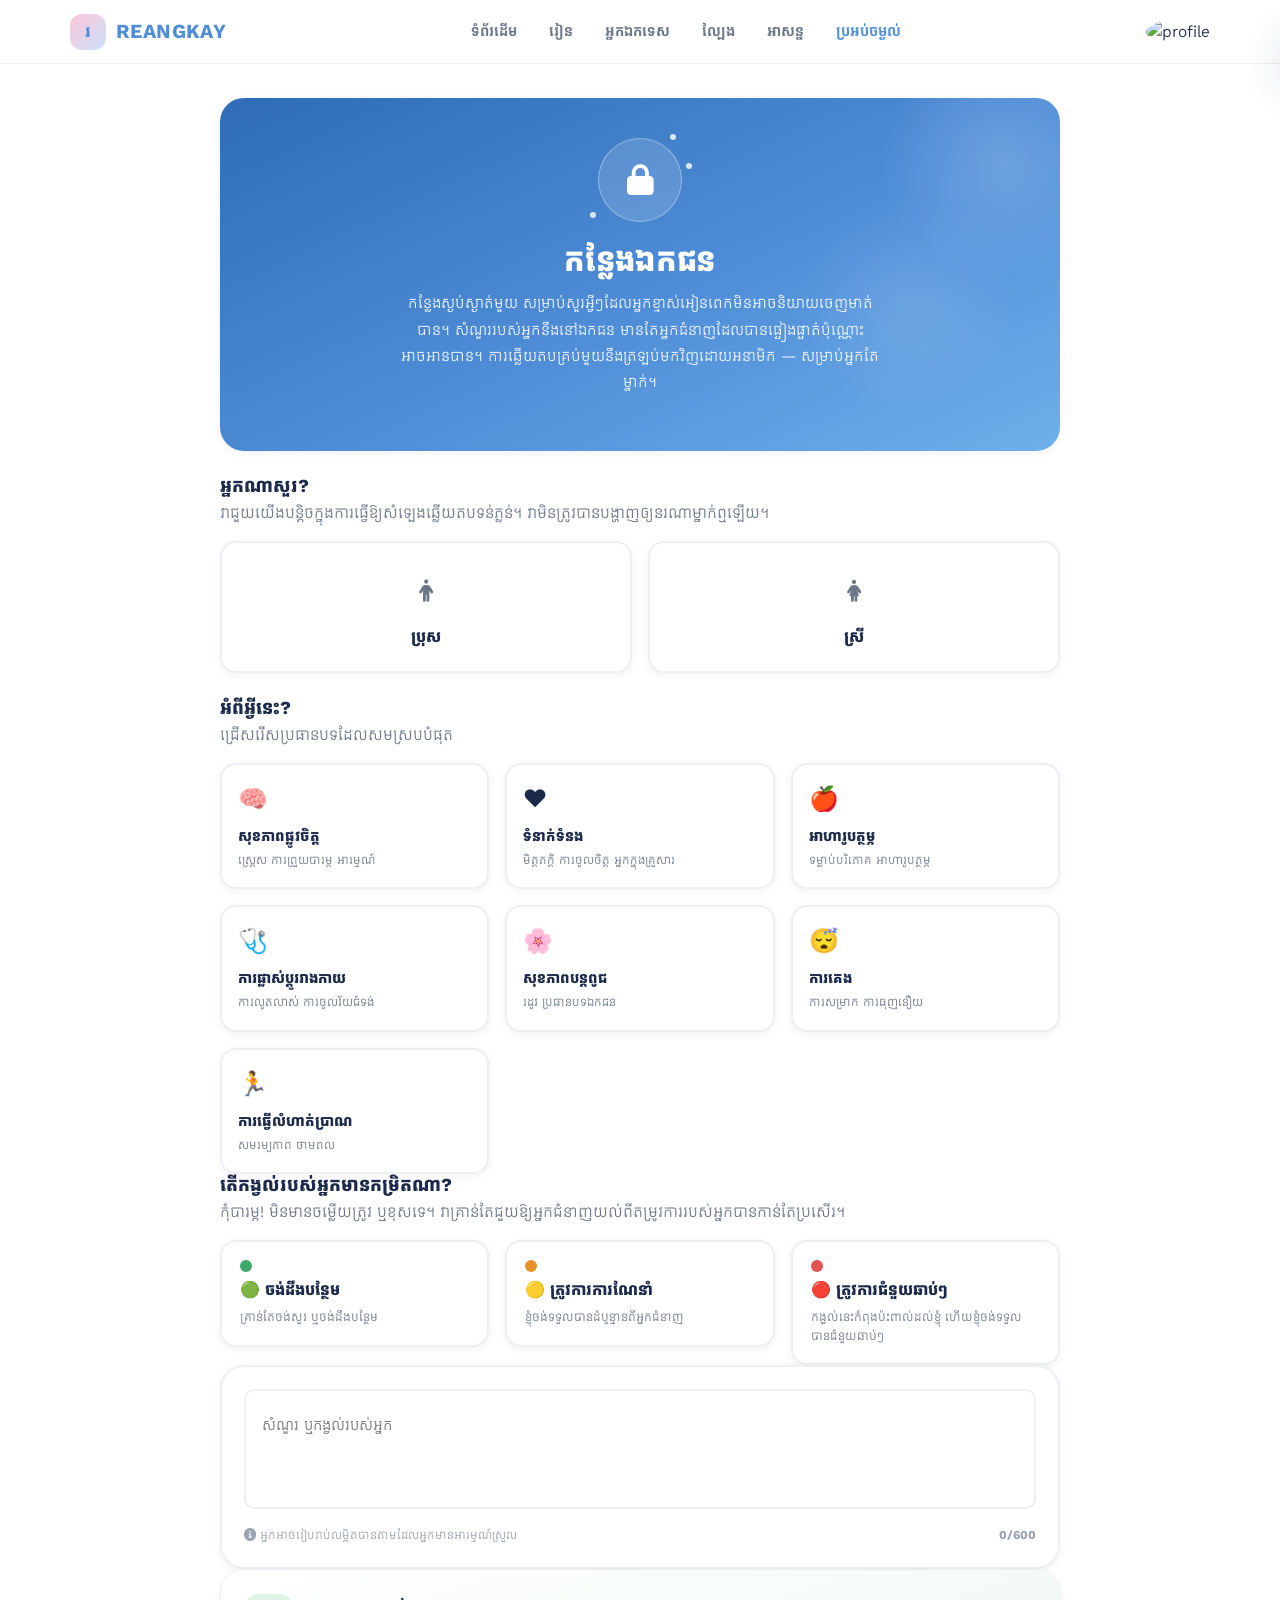
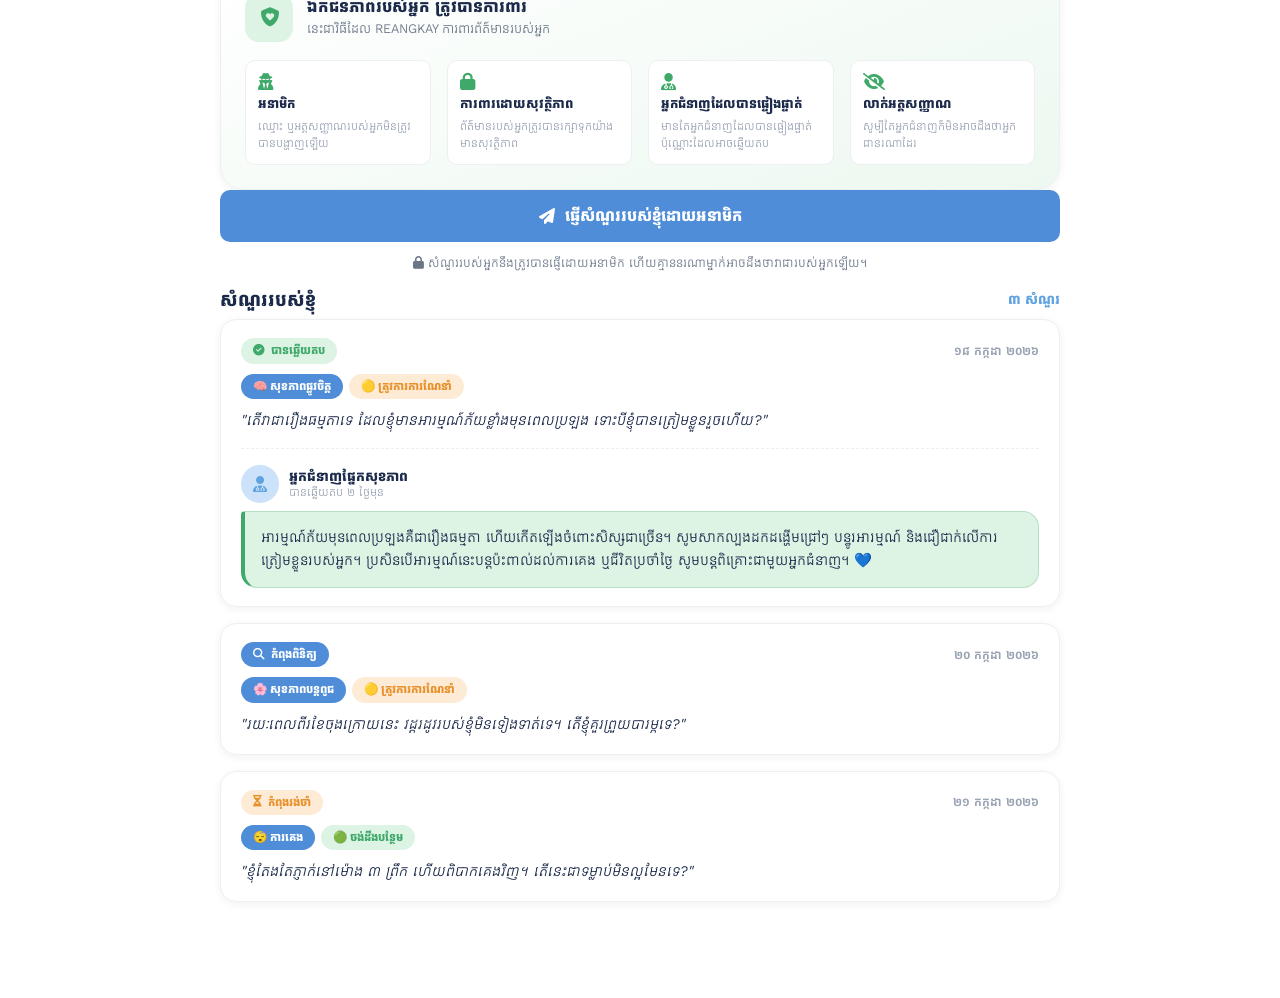
==== commit db45ac9a: "Update anon.html" ====
--- a/REANGKAY (3)/anon.html
+++ b/REANGKAY (3)/anon.html
@@ -57,12 +57,12 @@
 សំណួររបស់អ្នកនឹងនៅឯកជន មានតែអ្នកជំនាញដែលបានផ្ទៀងផ្ទាត់ប៉ុណ្ណោះអាចអានបាន។
 ការឆ្លើយតបគ្រប់មួយនឹងត្រឡប់មកវិញដោយអនាមិក — សម្រាប់អ្នកតែម្នាក់។
       </p>
-      <div class="ps-trust-row">
+      <!-- <div class="ps-trust-row">
         <span class="ps-trust-pill"><i class="fa-solid fa-user-secret"></i> អនាមិក</span>
         <span class="ps-trust-pill"><i class="fa-solid fa-shield-halved"></i>រក្សាទុកយ៉ាងសម្ងាត់</span>
         <span class="ps-trust-pill"><i class="fa-solid fa-user-doctor"></i> ត្រូវបានឆ្លើយតបដោយអ្នកជំនាញ</span>
       </div>
-    </div>
+    </div> -->
   </section>
 
   <!-- ==========================================================================
@@ -74,6 +74,7 @@
          2. GENDER SELECTION
          ======================================================== -->
     <section class="ps-section fade-up" style="--d:.05s">
+      <br>
       <h2 class="section-title mb-1">អ្នកណាសួរ?</h2>
       <p class="text-muted-r ps-section-sub">វាជួយយើងបន្តិចក្នុងការធ្វើឱ្យសំឡេងឆ្លើយតបទន់ភ្លន់។ វាមិនត្រូវបានបង្ហាញឲ្យនរណាម្នាក់ឮឡើយ។</p>
 
@@ -100,6 +101,7 @@
     <!-- ========================================================
          3. CONCERN CATEGORY
          ======================================================== -->
+         <br>
     <section class="ps-section fade-up" style="--d:.1s">
       <h2 class="section-title mb-1">អំពីអ្វីនេះ?</h2>
       <p class="text-muted-r ps-section-sub">ជ្រើសរើសប្រធានបទដែលសមស្របបំផុត</p>
@@ -270,10 +272,10 @@
       <textarea
         id="concernText"
         class="form-control-r ps-textarea"
-        placeholder="សរសេរសំណួរ ឬកង្វល់របស់អ្នកនៅទីនេះ... ឧទាហរណ៍៖ 'តើវាជារឿងធម្មតាទេ ដែលខ្ញុំមានអារម្មណ៍ភ័យខ្លាំងមុនពេលប្រឡង?'"
+        placeholder="សំណួរ ឬកង្វល់របស់អ្នក"
         maxlength="600"
         rows="1"></textarea>
-      <label for="concernText" class="floating-label">សំណួរ ឬកង្វល់របស់អ្នក</label>
+      <!-- <label for="concernText" class="floating-label">សំណួរ ឬកង្វល់របស់អ្នក</label> -->
     </div>
 
     <div class="ps-char-row">
--- a/REANGKAY (3)/css/anon.css
+++ b/REANGKAY (3)/css/anon.css
@@ -9,11 +9,20 @@
 /* --------------------------------------------------------------------------
    Page-level layout
    -------------------------------------------------------------------------- */
-.ps-wrap{
+*{box-sizing:border-box;}
+  body{
+    margin:0;
+    background:var(--bg);
+    color:var(--text);
+    font-family:'Kantumruy Pro','Inter',sans-serif;
+    -webkit-font-smoothing:antialiased;
+    padding-bottom:96px;
+  }
+   .ps-wrap{
   padding-top: 22px;
   max-width: 880px;
 }
-
+/* 
 .ps-section{
   margin: 34px 0;
   opacity: 0;
@@ -24,7 +33,7 @@
 .ps-section-sub{
   font-size: .88rem;
   margin-bottom: 16px;
-}
+} */
 
 .fade-up{
   opacity: 0;
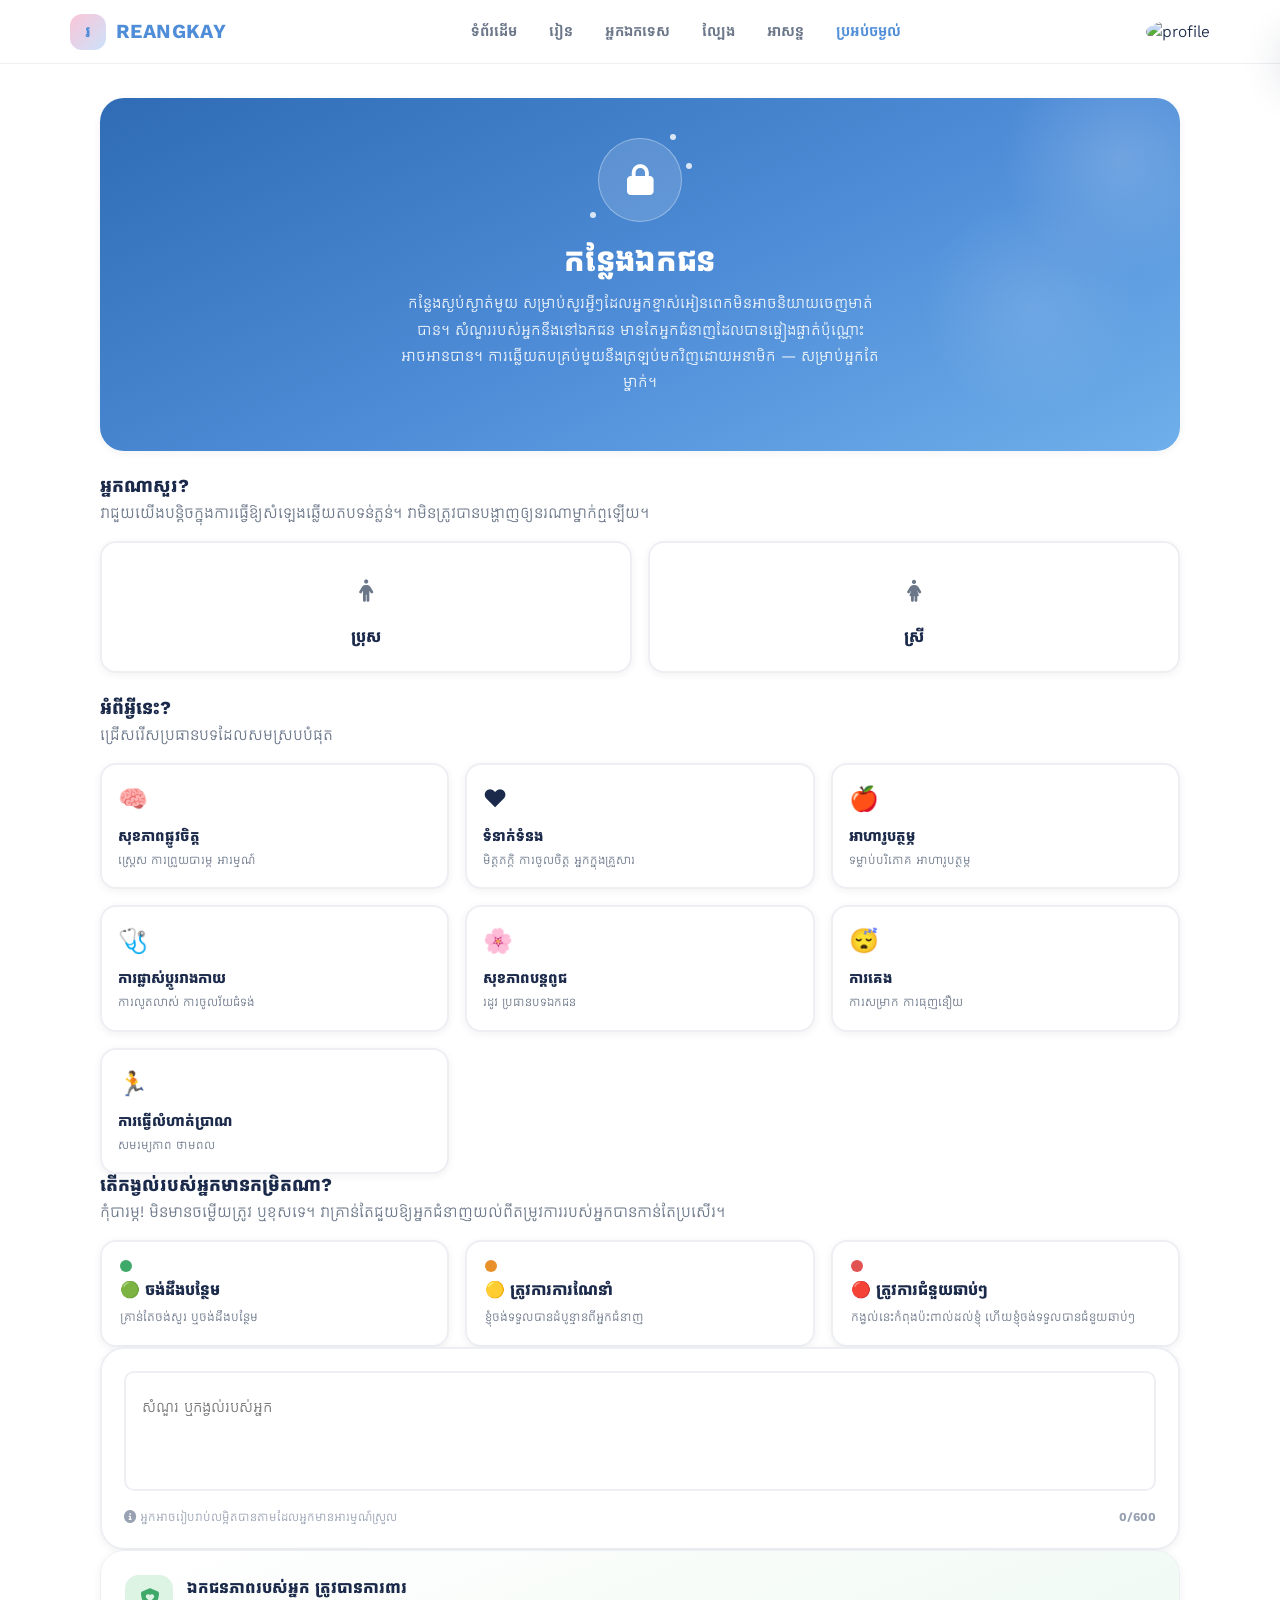
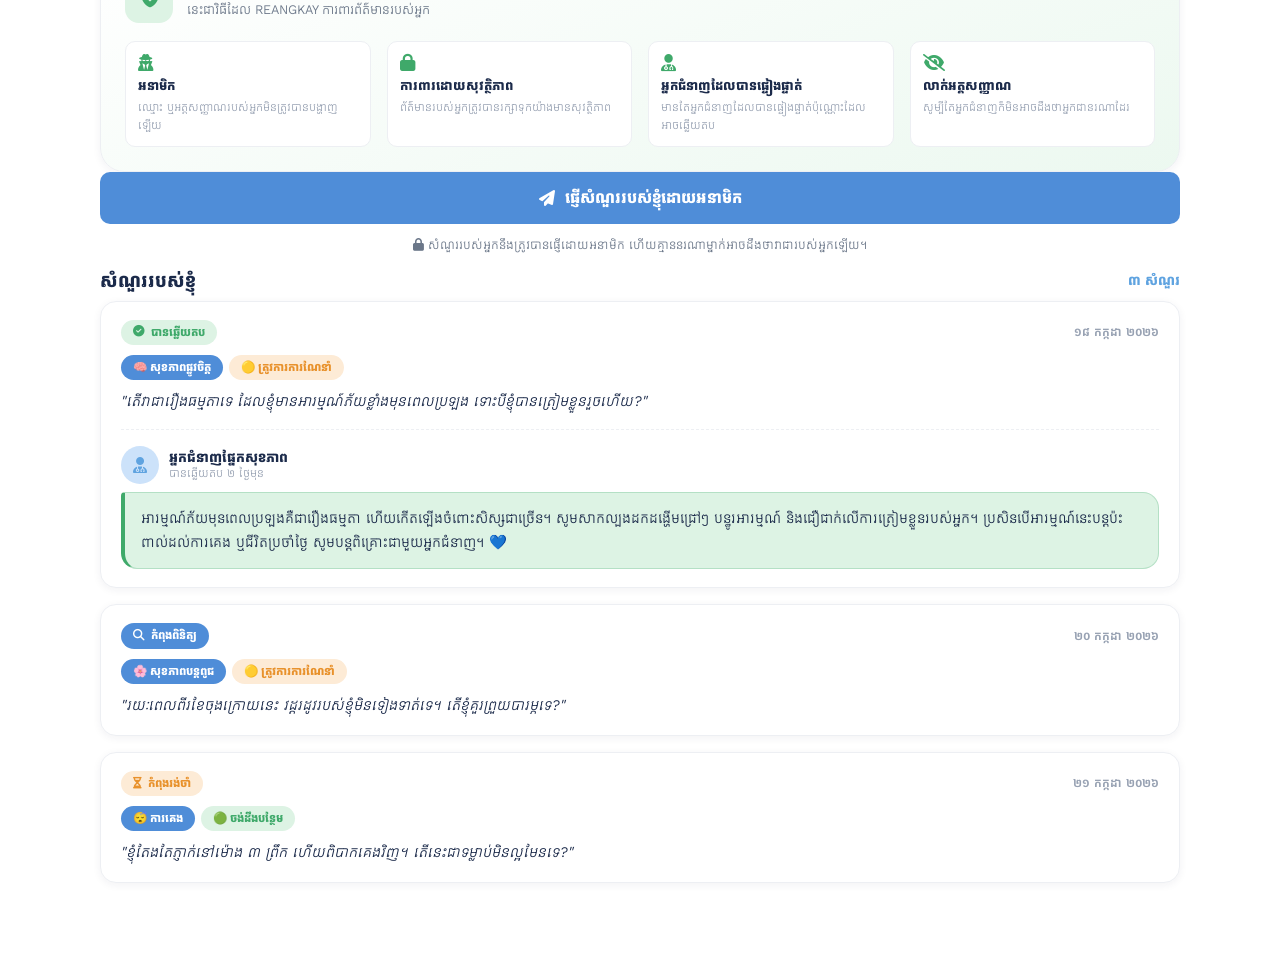
==== commit 1aae210a: "d" ====
--- a/REANGKAY (3)/anon.html
+++ b/REANGKAY (3)/anon.html
@@ -84,7 +84,7 @@
           <label for="genderBoy" class="gender-card card-r g-boy">
             <span class="gender-icon"><i class="fa-solid fa-person"></i></span>
             <span class="gender-title">ប្រុស</span>
-            <span class="gender-check"><i class="fa-solid fa-circle-check"></i></span>
+            <!-- <span class="gender-check"><i class="fa-solid fa-circle-check"></i></span> -->
           </label>
         </div>
         <div class="col-6">
@@ -92,7 +92,6 @@
           <label for="genderGirl" class="gender-card card-r g-girl">
             <span class="gender-icon"><i class="fa-solid fa-person-dress"></i></span>
             <span class="gender-title">ស្រី</span>
-            <span class="gender-check"><i class="fa-solid fa-circle-check"></i></span>
           </label>
         </div>
       </div>
--- a/REANGKAY (3)/css/anon.css
+++ b/REANGKAY (3)/css/anon.css
@@ -1,167 +1,202 @@
 /* ==========================================================================
-   consultation.css
-   Private Space (Anonymous Concern Box) — REANGKAY
-   Depends on design tokens + base classes defined in style.css
-   (--primary, --female, --male, --radius, --shadow-*, .card-r, .btn-r, etc.)
-   Load style.css BEFORE this file.
+   REANGKAY — Consultation Page
+   Connect with Trusted Healthcare Professionals
+   Depends on design tokens and shared components from style.css
    ========================================================================== */
 
-/* --------------------------------------------------------------------------
-   Page-level layout
-   -------------------------------------------------------------------------- */
+/* ==========================================================================
+   PAGE LAYOUT
+   ========================================================================== */
+
 *{box-sizing:border-box;}
-  body{
-    margin:0;
-    background:var(--bg);
-    color:var(--text);
-    font-family:'Kantumruy Pro','Inter',sans-serif;
-    -webkit-font-smoothing:antialiased;
-    padding-bottom:96px;
+
+body{
+  margin:0;
+  background:var(--bg);
+  color:var(--text);
+  font-family:'Kantumruy Pro','Inter',sans-serif;
+  -webkit-font-smoothing:antialiased;
+  padding-bottom:96px;
+}
+
+.ps-wrap{
+    width:100%;
+    max-width:1120px;
+    margin:0 auto;
+    padding:22px 20px 0;
+}
+.fade-up{
+  opacity:0;
+  animation:ps-fade-up .6s ease forwards;
+  animation-delay:var(--d,0s);
+}
+
+@keyframes ps-fade-up{
+  from{
+    opacity:0;
+    transform:translateY(14px);
   }
-   .ps-wrap{
-  padding-top: 22px;
-  max-width: 880px;
-}
-/* 
-.ps-section{
-  margin: 34px 0;
-  opacity: 0;
-  animation: ps-fade-up .6s ease forwards;
-  animation-delay: var(--d, 0s);
-}
-
-.ps-section-sub{
-  font-size: .88rem;
-  margin-bottom: 16px;
-} */
-
-.fade-up{
-  opacity: 0;
-  animation: ps-fade-up .6s ease forwards;
-  animation-delay: var(--d, 0s);
-}
-
-@keyframes ps-fade-up{
-  from{ opacity:0; transform: translateY(14px); }
-  to{ opacity:1; transform: translateY(0); }
-}
-
-/* --------------------------------------------------------------------------
-   1. HERO
-   -------------------------------------------------------------------------- */
+  to{
+    opacity:1;
+    transform:translateY(0);
+  }
+}
+
+/* ==========================================================================
+   CONSULTATION HERO
+   ========================================================================== */
+
 .ps-hero{
-  position: relative;
-  overflow: hidden;
-  padding: 40px 28px 34px;
-  margin-top: 12px;
-  background: linear-gradient(155deg, var(--primary-dark) 0%, var(--primary) 55%, var(--primary-light) 100%);
-  color: #fff;
-  border: none;
-  text-align: center;
+  position:relative;
+  overflow:hidden;
+  margin-top:12px;
+  padding:40px 28px 34px;
+  background:linear-gradient(
+    155deg,
+    var(--primary-dark) 0%,
+    var(--primary) 55%,
+    var(--primary-light) 100%
+  );
+  color:#fff;
+  text-align:center;
+  border:none;
 }
 
 .ps-hero-glow{
-  position: absolute;
-  inset: -60px -60px auto auto;
-  width: 240px;
-  height: 240px;
-  border-radius: 50%;
-  background: radial-gradient(circle, rgba(255,255,255,.16), transparent 70%);
+  position:absolute;
+  inset:-60px -60px auto auto;
+  width:240px;
+  height:240px;
+  border-radius:50%;
+  background:radial-gradient(circle,rgba(255,255,255,.16),transparent 70%);
 }
 
 .ps-hero-glow::after{
-  content: '';
-  position: absolute;
-  bottom: -140px;
-  left: -80px;
-  width: 220px;
-  height: 220px;
-  border-radius: 50%;
-  background: radial-gradient(circle, rgba(255,255,255,.10), transparent 70%);
+  content:'';
+  position:absolute;
+  bottom:-140px;
+  left:-80px;
+  width:220px;
+  height:220px;
+  border-radius:50%;
+  background:radial-gradient(circle,rgba(255,255,255,.10),transparent 70%);
 }
 
 .ps-hero-inner{
-  position: relative;
-  z-index: 1;
-  max-width: 480px;
-  margin: 0 auto;
-}
+  position:relative;
+  z-index:1;
+  max-width:480px;
+  margin:0 auto;
+}
+
+/* ==========================================================================
+   CONSULTATION ICON
+   ========================================================================== */
 
 .ps-lock-illustration{
-  position: relative;
-  width: 84px;
-  height: 84px;
-  margin: 0 auto 20px;
+  position:relative;
+  width:84px;
+  height:84px;
+  margin:0 auto 20px;
 }
 
 .lock-ring{
-  width: 84px;
-  height: 84px;
-  border-radius: 50%;
-  background: rgba(255,255,255,.14);
-  border: 1.5px solid rgba(255,255,255,.35);
-  display: flex;
-  align-items: center;
-  justify-content: center;
-  font-size: 1.9rem;
-  color: #fff;
-  animation: ps-pulse-ring 2.8s ease-in-out infinite;
+  width:84px;
+  height:84px;
+  display:flex;
+  align-items:center;
+  justify-content:center;
+  border-radius:50%;
+  background:rgba(255,255,255,.14);
+  border:1.5px solid rgba(255,255,255,.35);
+  color:#fff;
+  font-size:1.9rem;
+  animation:ps-pulse-ring 2.8s ease-in-out infinite;
 }
 
 @keyframes ps-pulse-ring{
-  0%, 100%{ box-shadow: 0 0 0 0 rgba(255,255,255,.25); }
-  50%{ box-shadow: 0 0 0 14px rgba(255,255,255,0); }
+  0%,100%{
+    box-shadow:0 0 0 0 rgba(255,255,255,.25);
+  }
+  50%{
+    box-shadow:0 0 0 14px rgba(255,255,255,0);
+  }
 }
 
 .lock-spark{
-  position: absolute;
-  width: 6px;
-  height: 6px;
-  border-radius: 50%;
-  background: #fff;
-  opacity: .8;
-  animation: ps-spark 2.4s ease-in-out infinite;
-}
-.lock-spark.s1{ top: -4px; right: 6px; animation-delay: 0s; }
-.lock-spark.s2{ bottom: 4px; left: -8px; animation-delay: .5s; }
-.lock-spark.s3{ top: 30%; right: -10px; animation-delay: 1s; }
+  position:absolute;
+  width:6px;
+  height:6px;
+  border-radius:50%;
+  background:#fff;
+  opacity:.8;
+  animation:ps-spark 2.4s ease-in-out infinite;
+}
+
+.lock-spark.s1{
+  top:-4px;
+  right:6px;
+  animation-delay:0s;
+}
+
+.lock-spark.s2{
+  bottom:4px;
+  left:-8px;
+  animation-delay:.5s;
+}
+
+.lock-spark.s3{
+  top:30%;
+  right:-10px;
+  animation-delay:1s;
+}
 
 @keyframes ps-spark{
-  0%, 100%{ transform: scale(.6); opacity: .4; }
-  50%{ transform: scale(1.3); opacity: 1; }
-}
+  0%,100%{
+    opacity:.4;
+    transform:scale(.6);
+  }
+  50%{
+    opacity:1;
+    transform:scale(1.3);
+  }
+}
+
+/* ==========================================================================
+   HERO CONTENT
+   ========================================================================== */
 
 .ps-hero-title{
-  font-size: 2rem;
-  font-weight: 800;
-  margin-bottom: 10px;
-  letter-spacing: -0.01em;
+  margin-bottom:10px;
+  font-size:2rem;
+  font-weight:800;
+  letter-spacing:-.01em;
 }
 
 .ps-hero-sub{
-  font-size: .96rem;
-  line-height: 1.7;
-  opacity: .92;
-  margin-bottom: 22px;
+  margin-bottom:22px;
+  font-size:.96rem;
+  line-height:1.7;
+  opacity:.92;
 }
 
 .ps-trust-row{
-  display: flex;
-  flex-wrap: wrap;
-  gap: 8px;
-  justify-content: center;
+  display:flex;
+  flex-wrap:wrap;
+  justify-content:center;
+  gap:8px;
 }
 
 .ps-trust-pill{
-  display: inline-flex;
-  align-items: center;
-  gap: 6px;
-  background: rgba(255,255,255,.16);
-  border: 1px solid rgba(255,255,255,.25);
-  padding: 7px 14px;
-  border-radius: 20px;
-  font-size: .78rem;
-  font-weight: 700;
+  display:inline-flex;
+  align-items:center;
+  gap:6px;
+  padding:7px 14px;
+  border-radius:20px;
+  background:rgba(255,255,255,.16);
+  border:1px solid rgba(255,255,255,.25);
+  font-size:.78rem;
+  font-weight:700;
 }
 
 /* --------------------------------------------------------------------------
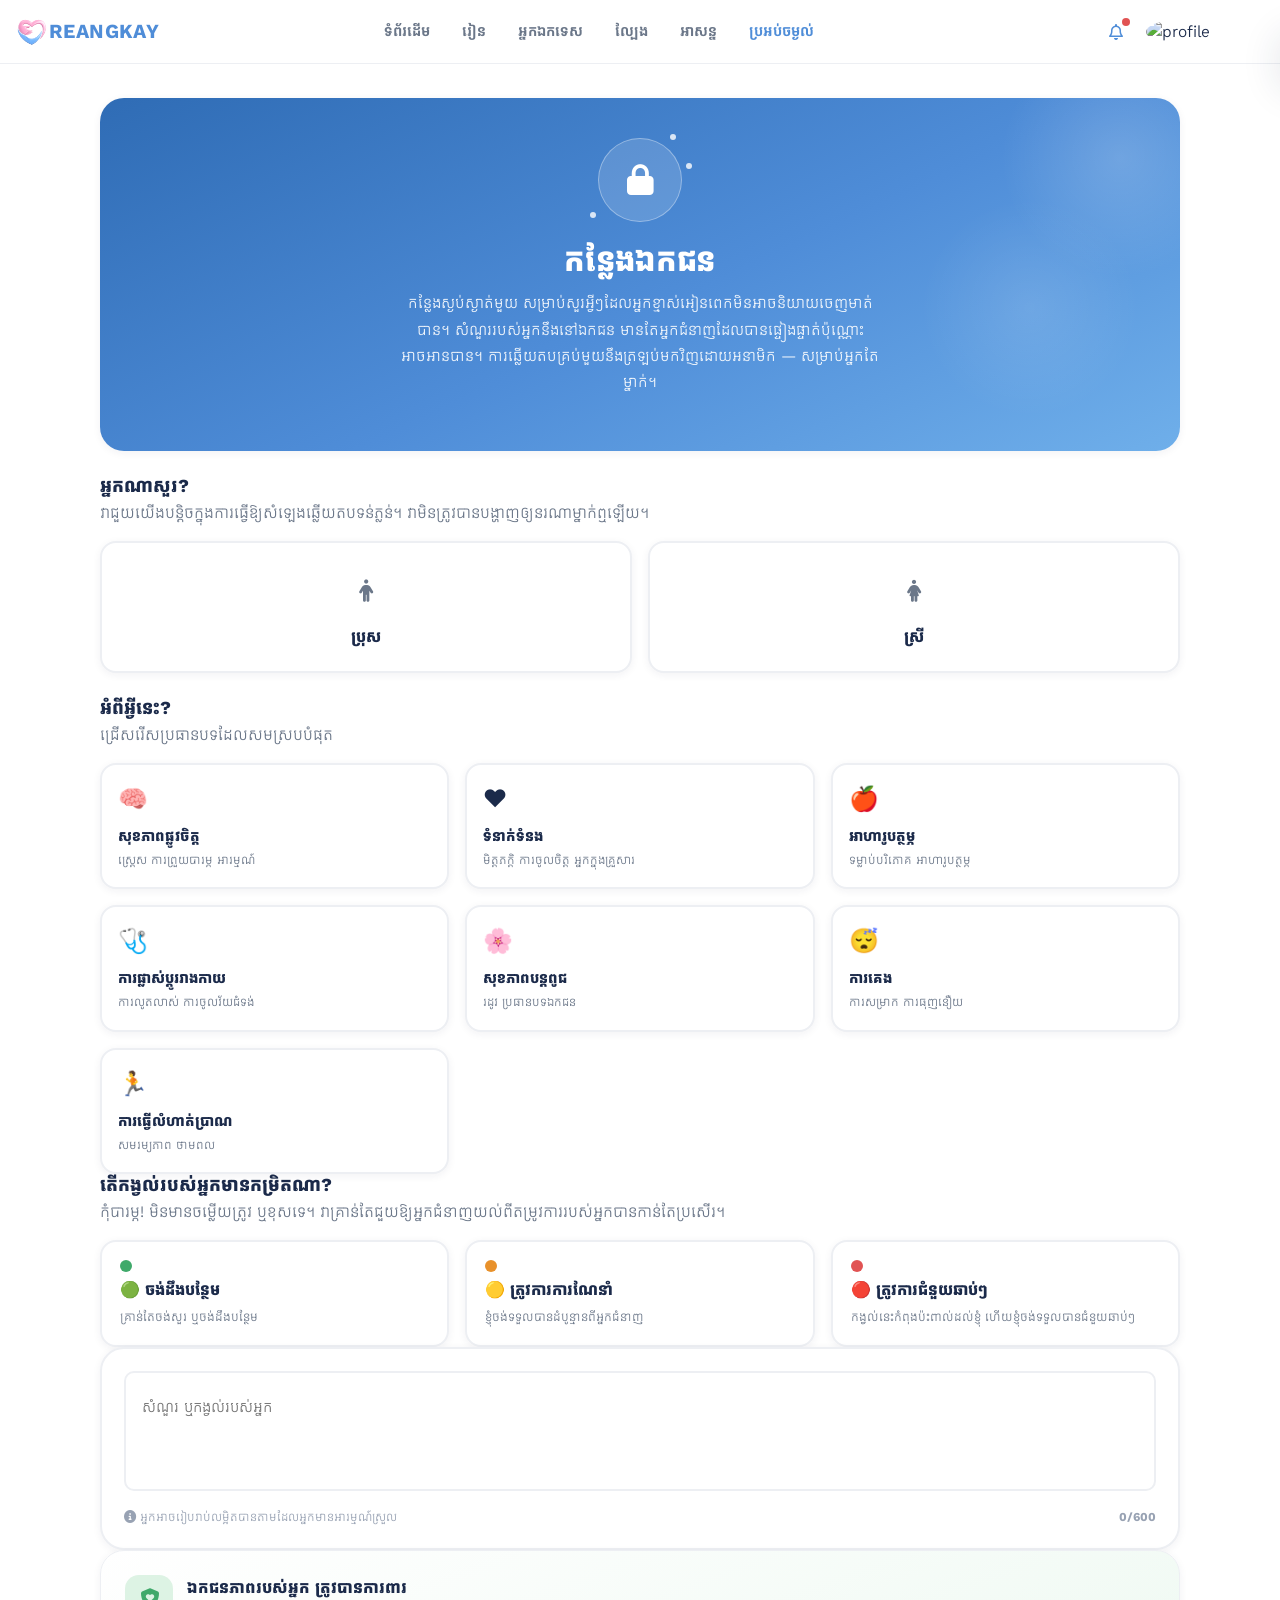
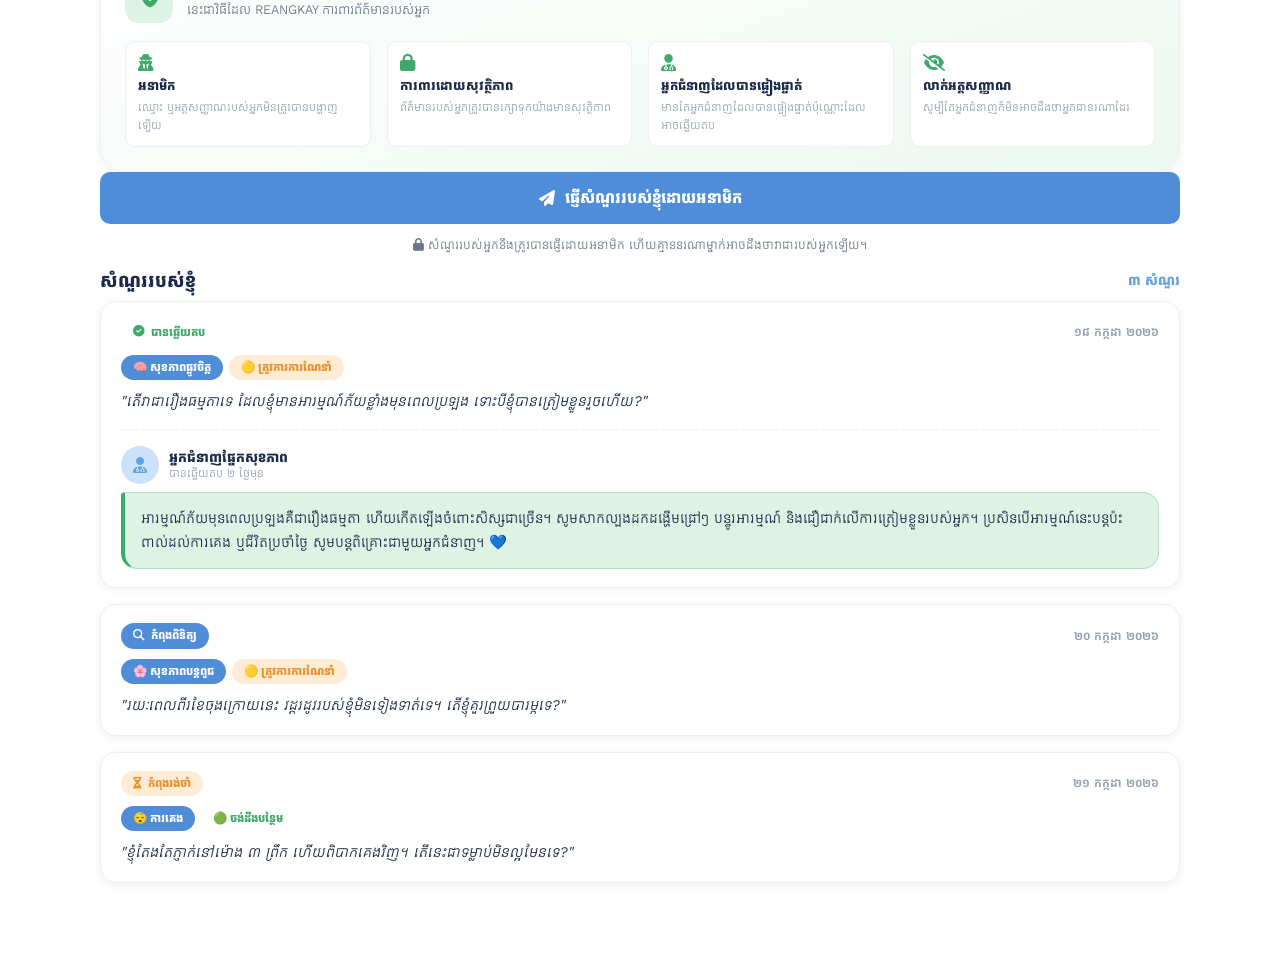
==== commit b526817a: "n" ====
--- a/REANGKAY (3)/anon.html
+++ b/REANGKAY (3)/anon.html
@@ -21,17 +21,25 @@
      ========================================================================== -->
 <header class="topnav">
   <div class="container-app d-flex align-items-center justify-content-between w-100">
-    <a href="index.html" class="brand"><span class="logo-dot">រ</span> REANGKAY</a>
+    <div class="logo-dot">
+          <img src="images/logo.png" alt="ReangKay"><a href="index.html" class="brand"> REANGKAY</a>
+      </div>
     <nav class="d-none d-lg-flex gap-1">
       <a href="index.html" class="nav-link">ទំព័រដើម</a>
       <a href="information.html" class="nav-link">រៀន</a>
       <a href="specialists.html" class="nav-link">អ្នកឯកទេស</a>
       <a href="games.html" class="nav-link">ល្បែង</a>
       <a href="emergency.html" class="nav-link">អាសន្ន</a>
+      <a href="anon.html" class="nav-link">ប្រអប់ចម្ងល់</a>
       <!-- <a href="feedback.html" class="nav-link">មតិ</a> -->
-      <a href="anon.html" class="nav-link">ប្រអប់ចម្ងល់</a>
     </nav>
-    <a href="profile.html"><img src="https://i.pravatar.cc/60?img=47" class="rounded-circle" width="40" height="40" alt="profile"></a>
+    <div class="d-flex align-items-center gap-2">
+      <button class="btn-icon-circle position-relative" id="notifBell">
+        <i class="fa-regular fa-bell"></i>
+        <span class="notif-dot" style="position:absolute;top:8px;right:8px;width:8px;height:8px;background:var(--red-dark);border-radius:50%;"></span>
+      </button>
+      <a href="profile.html"><img src="https://i.pravatar.cc/60?img=47" class="rounded-circle" width="40" height="40" alt="profile"></a>
+    </div>
   </div>
 </header>
 
@@ -594,15 +602,44 @@
 <!-- ==========================================================================
      BOTTOM NAV (mobile, reuses existing pattern)
      ========================================================================== -->
-<nav class="bottomnav">
+  <footer>
+    <nav class="bottomnav">
   <div class="bn-items">
-    <a href="home.html" class="bn-item"><i class="fa-solid fa-house"></i>Home</a>
-    <a href="articles.html" class="bn-item"><i class="fa-solid fa-book-open"></i>Learn</a>
-    <a href="consultation.html" class="bn-item active"><i class="fa-solid fa-lock"></i>Private</a>
-    <a href="specialists.html" class="bn-item"><i class="fa-solid fa-user-doctor"></i>Experts</a>
-    <a href="profile.html" class="bn-item"><i class="fa-solid fa-user"></i>Profile</a>
+
+    <a href="index.html" class="bn-item">
+      <i class="fa-solid fa-house"></i>
+      <span>ទំព័រដើម</span>
+    </a>
+
+    <a href="information.html" class="bn-item">
+      <i class="fa-solid fa-book-open"></i>
+      <span>រៀន</span>
+    </a>
+
+    <a href="games.html" class="bn-item">
+      <i class="fa-solid fa-gamepad"></i>
+      <span>ល្បែង</span>
+    </a>
+
+    <a href="consultation.html" class="bn-item fab-item">
+      <div class="fab-wrap">
+        <i class="fa-solid fa-comment-medical"></i>
+      </div>
+    </a>
+
+    <a href="emergency.html" class="bn-item">
+      <i class="fa-solid fa-triangle-exclamation"></i>
+      <span>អាសន្ន</span>
+    </a>
+
+    <a href="profile.html" class="bn-item">
+      <i class="fa-solid fa-user"></i>
+      <span>គណនី</span>
+    </a>
+
   </div>
 </nav>
+  </footer>
 
 <!-- Toast -->
 <div id="toast" class="toast-r"><i class="fa-solid fa-circle-check"></i><span id="toastMsg">Sent!</span></div>
--- a/REANGKAY (3)/css/style.css
+++ b/REANGKAY (3)/css/style.css
@@ -62,11 +62,31 @@
   .topnav .container-app{ display:flex; align-items:center; justify-content:space-between; }
   .brand{ display:flex; align-items:center; gap:8px; font-weight:700; font-size:1.05rem; letter-spacing:.02em; color:var(--primary-dark); }
   .logo-dot{
-    width:34px; height:34px; border-radius:10px; background:var(--primary-dark);
-    color:#fff; display:flex; align-items:center; justify-content:center;
-    font-weight:700; font-size:1.1rem;
-  }
-  .nav-links{ display:flex; gap:6px; }
+    width: 34px;
+    height: 34px;
+    display: flex;
+    align-items: center;
+    justify-content: center;
+    background: none;
+    border-radius: 0;
+    box-shadow: none;
+}
+
+
+
+
+.logo-dot img{
+    width: 34px;
+    height: 34px;
+    display: block;
+    object-fit: contain;
+    background: transparent;
+}
+
+.nav-links{
+    display:flex;
+    gap:6px;
+}
   .nav-link{ padding:9px 16px; border-radius:100px; font-size:.92rem; font-weight:600; color:var(--text-muted); transition:.2s; }
   .nav-link:hover, .nav-link.active{ background:var(--male); color:var(--primary-dark); }
   .nav-right{ display:flex; align-items:center; gap:10px; }
@@ -121,7 +141,25 @@
 
 .explore-image img{
     width:200px;
-}
+    
+}
+
+    .brand{
+        display:flex;
+        align-items:center;
+        gap:10px;
+    }
+
+    .logo-dot img{
+        width:34px;
+        height:34px;
+        object-fit:contain;
+    }
+
+    .nav-links{
+        display:none;
+    }
+
 
 }
 .explore-content{
@@ -159,10 +197,22 @@
   font-weight:800; font-size:1.25rem; color:var(--primary);
 }
 .topnav .brand .logo-dot{
-  width:36px;height:36px;border-radius:12px;
-  background:linear-gradient(135deg,var(--female) 0%, var(--male) 100%);
-  display:flex;align-items:center;justify-content:center;
-  color:var(--primary); font-size:1rem;
+    width:36px;
+    height:36px;
+    display:flex;
+    align-items:center;
+    justify-content:center;
+    background:transparent;
+    border-radius:0;
+    box-shadow:none;
+    overflow:hidden;
+}
+
+.topnav .brand .logo-dot img{
+    width:100%;
+    height:100%;
+    object-fit:contain;
+    display:block;
 }
 .topnav .nav-link{
   font-weight:600; color:var(--text-muted); padding:8px 14px !important;
@@ -170,6 +220,7 @@
 }
 .topnav .nav-link.active,
 .topnav .nav-link:hover{ color:var(--primary); background:var(--bg); }
+
 
 /* ==========================================================================
    BOTTOM NAVIGATION (Mobile)
@@ -225,7 +276,7 @@
   display:inline-flex; align-items:center; gap:6px;
   padding:4px 12px; border-radius:20px; font-size:.72rem; font-weight:700;
 }
-.badge-green{ background:var(--green); color:var(--green-dark); }
+.badge-green{ background:var(--); color:var(--green-dark); }
 .badge-orange{ background:var(--orange); color:var(--orange-dark); }
 .badge-red{ background:var(--red); color:var(--red-dark); }
 .badge-male{ background:var(--male); color:var(--male-dark); }
@@ -377,8 +428,8 @@
 }
 
 .tip-card{
-  background:linear-gradient(135deg,var(--green) 0%, #fff 100%);
-  border-left:4px solid var(--green-dark);
+  background:linear-gradient(135deg,var(--primary) 0%, #fff 100%);
+  border-left:4px solid var(--primary-dark);
 }
 
 .quick-access-icon{
@@ -397,22 +448,335 @@
 /* ==========================================================================
    ARTICLE
    ========================================================================== */
+/* =================================
+   CLEAN ARTICLE CARD DESIGN
+   ================================= */
+
+.article-grid{
+    display:flex;
+    flex-direction:column;
+    gap:20px;
+}
+
+
+/* Main card */
+.article-card{
+
+    display:flex;
+
+    height:250px;
+
+    width:100%;
+
+    background:white;
+
+    border-radius:24px;
+
+    overflow:hidden;
+
+    text-decoration:none;
+
+    box-shadow:
+    0 8px 25px rgba(0,0,0,.08);
+
+}
+.hospital-logo img{
+    width:100%;
+    height:100%;
+    object-fit:cover;
+    display:block;
+}
+
+.hospital-content{
+    flex:1;
+    display:flex;
+    flex-direction:column;
+    justify-content:space-between;
+}
+
+.hospital-card:hover{
+    transform: translateY(-5px);
+    box-shadow: var(--shadow-md);
+}
+
+/* Top Image */
+.hospital-image{
+    width:100%;
+    height:260px;          /* Controls image height */
+    overflow:hidden;
+    border-radius:20px 20px 0 0;
+    position:relative;
+}
+
+.hospital-image img{
+    width:100%;
+    height:100%;
+    object-fit:cover;      /* Makes image fill the container */
+    object-position:center;
+    display:block;
+
+    transition:transform .5s ease;
+}
+
+/* Bottom Content */
+.hospital-content{
+    padding: 20px;
+    text-align: center;
+}
+
+.hospital-logo{
+    width:120px;
+    height:120px;
+    border-radius:20px;
+    overflow:hidden;
+    margin-bottom:15px;
+
+    /* Remove these */
+    /* display:flex;
+    align-items:center;
+    justify-content:center; */
+
+    background: transparent;
+}
+
+.hospital-logo img{
+    width:100%;
+    height:100%;
+    object-fit:cover;   /* fills the container */
+    display:block;
+}
+.hospital-name{
+    font-size:1.05rem;
+    font-weight:800;
+    color:var(--text);
+    margin-bottom:8px;
+}
+
+
+.hospital-location{
+    color:var(--text-muted);
+    font-size:.9rem;
+    margin-bottom:8px;
+}
+
+
+.hospital-status{
+    color:var(--green-dark);
+    font-size:.85rem;
+    font-weight:600;
+    margin-bottom:15px;
+}
+
+.hospital-image img{
+    transition:
+        transform .6s ease,
+        filter .6s ease;
+}
+
+
+
+.hospital-card:hover .hospital-image img{
+    transform:scale(1.1);
+}
+
+/* Button */
+
+.hospital-card .btn-primary-r{
+    border-radius:20px;
+    padding:12px;
+}
+.article-card:hover{
+    transform:translateY(-4px);
+    box-shadow:
+        0 10px 30px rgba(32,52,93,.12);
+}
+
 .article-banner{
-  height:260px; border-radius:var(--radius-lg);
-  background-size:cover; background-position:center;
-  position:relative; overflow:hidden;
-}
-.article-banner::after{
-  content:''; position:absolute; inset:0;
-  background:linear-gradient(to top, rgba(27,42,74,.75), transparent 60%);
-}
-.article-body{ font-size:1.05rem; line-height:1.9; color:var(--text); }
-.article-body p{ margin-bottom:1.3em; }
-.reading-progress{
-  position:fixed; top:0; left:0; height:3px; background:var(--female-dark);
-  z-index:2000; transition:width .1s;
-}
-
+    position: relative;
+    width: 100%;
+    height: 320px;
+    overflow: hidden;
+    border-radius: 20px;
+
+    background-position: center;
+    background-repeat: no-repeat;
+    background-size: 100%;
+
+    transition: background-size 1.2s ease-in-out;
+}
+
+/* Slow zoom when hovering */
+.article-banner:hover{
+    background-size: 110%;
+}
+
+/* ==========================
+   IMAGE SECTION
+   ========================== */
+
+.article-image{
+    width:40%;
+    height:100%;
+    object-fit:cover;
+    flex-shrink:0;
+}
+
+
+
+/* ==========================
+   CONTENT SECTION
+   ========================== */
+
+.article-content{
+
+    flex:1;
+
+    padding:
+        28px 32px;
+
+    display:flex;
+    flex-direction:column;
+
+    justify-content:center;
+}
+
+
+
+/* Category badge */
+
+.article-tag{
+
+    display:inline-flex;
+
+    width:max-content;
+
+    padding:
+        7px 16px;
+
+    margin-bottom:14px;
+
+    border-radius:30px;
+
+    background:#f8d3df;
+
+    color:#e784a8;
+
+    font-size:.82rem;
+
+    font-weight:700;
+}
+
+
+
+/* Title */
+
+.article-title{
+
+    margin:0 0 12px;
+
+    color:#24395f;
+
+    font-size:1.35rem;
+
+    font-weight:700;
+
+    line-height:1.55;
+
+}
+
+
+
+/* Description */
+
+.article-text{
+
+    margin:0 0 15px;
+
+    color:#8994a8;
+
+    font-size:.95rem;
+
+    line-height:1.7;
+
+}
+
+
+
+/* Meta */
+
+.article-meta{
+
+    display:flex;
+
+    align-items:center;
+
+    gap:8px;
+
+    color:#a0aabc;
+
+    font-size:.85rem;
+
+}
+
+
+
+/* icon before time */
+
+.article-meta i{
+
+    font-size:.9rem;
+
+    color:#9ba8bc;
+
+}
+
+
+
+/* ==========================
+   MOBILE
+   ========================== */
+
+@media(max-width:768px){
+
+    .article-card{
+
+        flex-direction:column;
+
+        height:auto;
+
+    }
+
+
+    .article-image{
+
+        width:100%;
+
+        height:190px;
+
+    }
+
+
+    .article-content{
+
+        padding:22px;
+
+    }
+
+
+    .article-title{
+
+        font-size:1.15rem;
+
+    }
+
+
+    .article-text{
+
+        font-size:.9rem;
+
+    }
+
+}
 /* ==========================================================================
    SPECIALISTS / DIRECTORY
    ========================================================================== */
